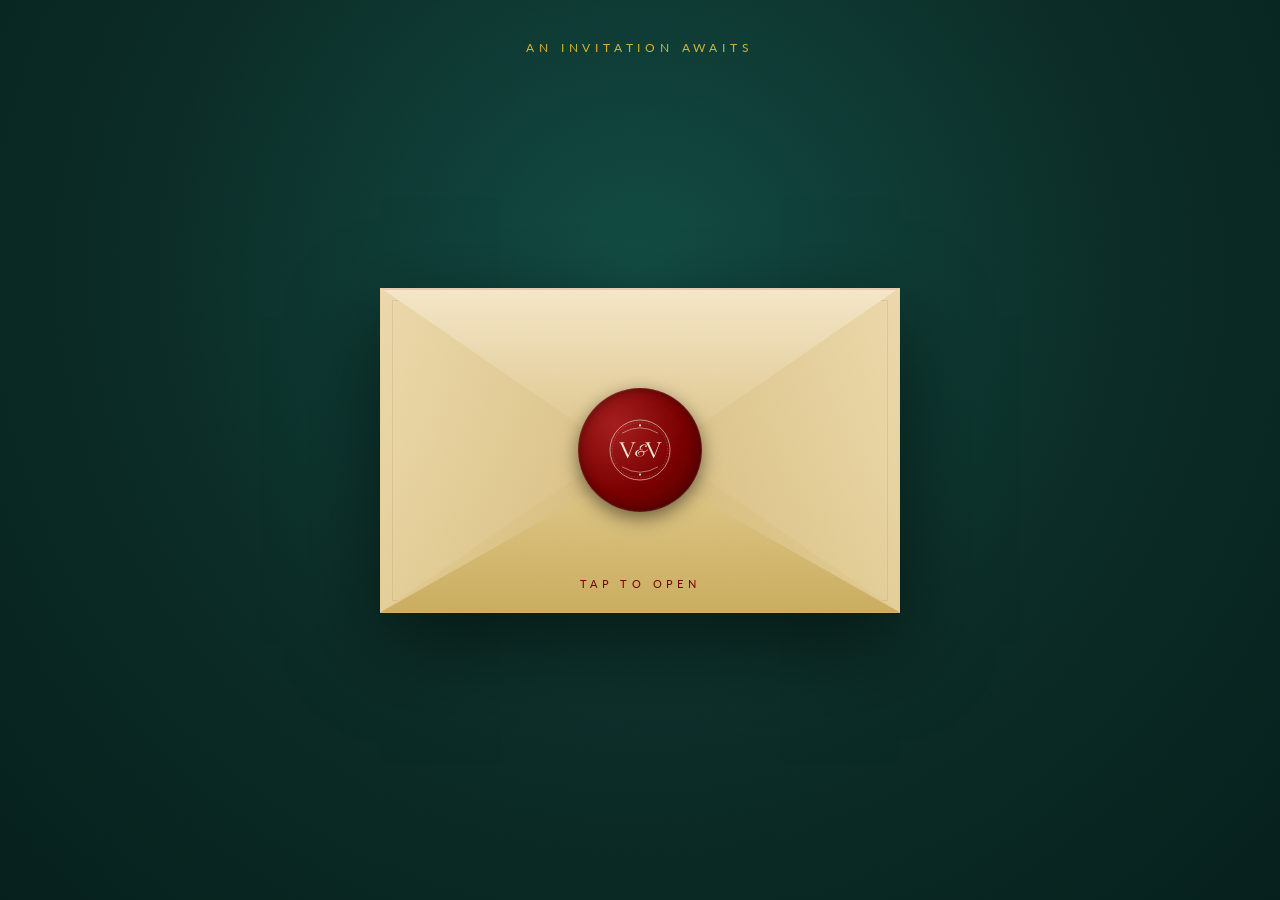
==== index.html @ 5f605b2a "auto-commit for e5513bda-489f-43eb-aa78-0c92ae892fc7" ====
<!doctype html><html lang="en"><head><meta charset="utf-8"/><meta name="viewport" content="width=device-width,initial-scale=1"/><meta name="theme-color" content="#000000"/><meta name="description" content="A product of emergent.sh"/><link rel="preconnect" href="https://fonts.googleapis.com"/><link rel="preconnect" href="https://fonts.gstatic.com" crossorigin/><link href="https://fonts.googleapis.com/css2?family=Inter:wght@600&display=swap" rel="stylesheet"/><link href="https://fonts.googleapis.com/css2?family=Cormorant+Garamond:ital,wght@0,300;0,400;0,500;0,600;0,700;1,400&family=Great+Vibes&family=Lato:wght@300;400;700&display=swap" rel="stylesheet"/><title>Vishesh &amp; Veeraja — A Royal Celebration</title><script>window.addEventListener("error",function(e){e.error instanceof DOMException&&"DataCloneError"===e.error.name&&e.message&&e.message.includes("PerformanceServerTiming")&&(e.stopImmediatePropagation(),e.preventDefault())},!0)</script><script src="https://assets.emergent.sh/scripts/emergent-main.js"></script><script defer="defer" src="./static/js/main.329176de.js"></script><link href="./static/css/main.48b24557.css" rel="stylesheet"></head><body><noscript>You need to enable JavaScript to run this app.</noscript><div id="root"></div><a id="emergent-badge" target="_blank" href="https://app.emergent.sh/?utm_source=emergent-badge" style="display:inline-flex!important;box-sizing:border-box;width:178px;height:40px;padding:8px 12px 8px 12px;align-items:center!important;gap:8px;border-radius:50px!important;background:#000!important;position:fixed!important;bottom:16px;right:16px;text-decoration:none;font-family:-apple-system,BlinkMacSystemFont,&quot;z-index:9999!important"><svg xmlns="http://www.w3.org/2000/svg" width="16" height="16" viewBox="0 0 16 16" fill="none"><path d="M15.5702 8.13142C15.7729 8.0412 16.0007 8.18878 15.9892 8.4103C15.8374 11.3192 14.0965 14.0405 11.2531 15.3065C8.40964 16.5725 5.2224 16.0453 2.95912 14.2117C2.78676 14.072 2.82955 13.804 3.03219 13.7137L4.95677 12.8568C5.04866 12.8159 5.15446 12.823 5.24204 12.8725C6.73377 13.7153 8.59176 13.8649 10.2772 13.1145C11.9626 12.3641 13.0947 10.8833 13.4665 9.21075C13.4883 9.11256 13.5539 9.02918 13.6457 8.98827L15.5702 8.13142Z" fill="white"/><path fill-rule="evenodd" clip-rule="evenodd" d="M15.3066 4.74698L15.5067 5.19653C15.5759 5.35178 15.5061 5.53366 15.3508 5.60278L1.29992 11.8586C1.14467 11.9278 0.962794 11.8579 0.893675 11.7027L0.701732 11.2716L0.693457 11.2531C-1.10317 7.21778 0.711626 2.49007 4.74692 0.693443C8.78221 -1.10318 13.51 0.711693 15.3066 4.74698ZM2.82356 8.55367C2.63552 8.63739 2.41991 8.51617 2.40853 8.31065C2.28373 6.05724 3.53858 3.85787 5.72286 2.88536C7.90715 1.91286 10.3813 2.45199 11.9724 4.05256C12.1175 4.19854 12.0633 4.43988 11.8753 4.5236L2.82356 8.55367Z" fill="white"/></svg><p style="color:#fff!important;font-family:Inter,sans-serif!important;font-size:13px!important;font-style:normal!important;font-weight:600!important;line-height:20px!important;margin:0!important;white-space:nowrap!important">Made with Emergent</p></a><script>!function(e,t){var r,s,o,i;t.__SV||(window.posthog=t,t._i=[],t.init=function(n,a,p){function c(e,t){var r=t.split(".");2==r.length&&(e=e[r[0]],t=r[1]),e[t]=function(){e.push([t].concat(Array.prototype.slice.call(arguments,0)))}}(o=e.createElement("script")).type="text/javascript",o.crossOrigin="anonymous",o.async=!0,o.src=a.api_host.replace(".i.posthog.com","-assets.i.posthog.com")+"/static/array.js",(i=e.getElementsByTagName("script")[0]).parentNode.insertBefore(o,i);var g=t;for(void 0!==p?g=t[p]=[]:p="posthog",g.people=g.people||[],g.toString=function(e){var t="posthog";return"posthog"!==p&&(t+="."+p),e||(t+=" (stub)"),t},g.people.toString=function(){return g.toString(1)+".people (stub)"},r="init me ws ys ps bs capture je Di ks register register_once register_for_session unregister unregister_for_session Ps getFeatureFlag getFeatureFlagPayload isFeatureEnabled reloadFeatureFlags updateEarlyAccessFeatureEnrollment getEarlyAccessFeatures on onFeatureFlags onSurveysLoaded onSessionId getSurveys getActiveMatchingSurveys renderSurvey canRenderSurvey canRenderSurveyAsync identify setPersonProperties group resetGroups setPersonPropertiesForFlags resetPersonPropertiesForFlags setGroupPropertiesForFlags resetGroupPropertiesForFlags reset get_distinct_id getGroups get_session_id get_session_replay_url alias set_config startSessionRecording stopSessionRecording sessionRecordingStarted captureException loadToolbar get_property getSessionProperty Es $s createPersonProfile Is opt_in_capturing opt_out_capturing has_opted_in_capturing has_opted_out_capturing clear_opt_in_out_capturing Ss debug xs getPageViewId captureTraceFeedback captureTraceMetric".split(" "),s=0;s<r.length;s++)c(g,r[s]);t._i.push([n,a,p])},t.__SV=1)}(document,window.posthog||[]),posthog.init("phc_xAvL2Iq4tFmANRE7kzbKwaSqp1HJjN7x48s3vr0CMjs",{api_host:"https://us.i.posthog.com",person_profiles:"identified_only",session_recording:{recordCrossOriginIframes:!0,capturePerformance:!1}})</script></body></html>
---- static/css/main.48b24557.css ----
*,:after,:before{--tw-border-spacing-x:0;--tw-border-spacing-y:0;--tw-translate-x:0;--tw-translate-y:0;--tw-rotate:0;--tw-skew-x:0;--tw-skew-y:0;--tw-scale-x:1;--tw-scale-y:1;--tw-pan-x: ;--tw-pan-y: ;--tw-pinch-zoom: ;--tw-scroll-snap-strictness:proximity;--tw-gradient-from-position: ;--tw-gradient-via-position: ;--tw-gradient-to-position: ;--tw-ordinal: ;--tw-slashed-zero: ;--tw-numeric-figure: ;--tw-numeric-spacing: ;--tw-numeric-fraction: ;--tw-ring-inset: ;--tw-ring-offset-width:0px;--tw-ring-offset-color:#fff;--tw-ring-color:#3b82f680;--tw-ring-offset-shadow:0 0 #0000;--tw-ring-shadow:0 0 #0000;--tw-shadow:0 0 #0000;--tw-shadow-colored:0 0 #0000;--tw-blur: ;--tw-brightness: ;--tw-contrast: ;--tw-grayscale: ;--tw-hue-rotate: ;--tw-invert: ;--tw-saturate: ;--tw-sepia: ;--tw-drop-shadow: ;--tw-backdrop-blur: ;--tw-backdrop-brightness: ;--tw-backdrop-contrast: ;--tw-backdrop-grayscale: ;--tw-backdrop-hue-rotate: ;--tw-backdrop-invert: ;--tw-backdrop-opacity: ;--tw-backdrop-saturate: ;--tw-backdrop-sepia: ;--tw-contain-size: ;--tw-contain-layout: ;--tw-contain-paint: ;--tw-contain-style: }::backdrop{--tw-border-spacing-x:0;--tw-border-spacing-y:0;--tw-translate-x:0;--tw-translate-y:0;--tw-rotate:0;--tw-skew-x:0;--tw-skew-y:0;--tw-scale-x:1;--tw-scale-y:1;--tw-pan-x: ;--tw-pan-y: ;--tw-pinch-zoom: ;--tw-scroll-snap-strictness:proximity;--tw-gradient-from-position: ;--tw-gradient-via-position: ;--tw-gradient-to-position: ;--tw-ordinal: ;--tw-slashed-zero: ;--tw-numeric-figure: ;--tw-numeric-spacing: ;--tw-numeric-fraction: ;--tw-ring-inset: ;--tw-ring-offset-width:0px;--tw-ring-offset-color:#fff;--tw-ring-color:#3b82f680;--tw-ring-offset-shadow:0 0 #0000;--tw-ring-shadow:0 0 #0000;--tw-shadow:0 0 #0000;--tw-shadow-colored:0 0 #0000;--tw-blur: ;--tw-brightness: ;--tw-contrast: ;--tw-grayscale: ;--tw-hue-rotate: ;--tw-invert: ;--tw-saturate: ;--tw-sepia: ;--tw-drop-shadow: ;--tw-backdrop-blur: ;--tw-backdrop-brightness: ;--tw-backdrop-contrast: ;--tw-backdrop-grayscale: ;--tw-backdrop-hue-rotate: ;--tw-backdrop-invert: ;--tw-backdrop-opacity: ;--tw-backdrop-saturate: ;--tw-backdrop-sepia: ;--tw-contain-size: ;--tw-contain-layout: ;--tw-contain-paint: ;--tw-contain-style: }/*
! tailwindcss v3.4.19 | MIT License | https://tailwindcss.com
*/*,:after,:before{border:0 solid #e5e7eb;box-sizing:border-box}:after,:before{--tw-content:""}:host,html{-webkit-text-size-adjust:100%;font-feature-settings:normal;-webkit-tap-highlight-color:transparent;font-family:ui-sans-serif,system-ui,sans-serif,Apple Color Emoji,Segoe UI Emoji,Segoe UI Symbol,Noto Color Emoji;font-variation-settings:normal;line-height:1.5;tab-size:4}body{line-height:inherit}hr{border-top-width:1px;color:inherit;height:0}abbr:where([title]){-webkit-text-decoration:underline dotted;text-decoration:underline dotted}h1,h2,h3,h4,h5,h6{font-size:inherit;font-weight:inherit}a{color:inherit;text-decoration:inherit}b,strong{font-weight:bolder}code,kbd,pre,samp{font-feature-settings:normal;font-family:ui-monospace,SFMono-Regular,Menlo,Monaco,Consolas,Liberation Mono,Courier New,monospace;font-size:1em;font-variation-settings:normal}small{font-size:80%}sub,sup{font-size:75%;line-height:0;position:relative;vertical-align:initial}sub{bottom:-.25em}sup{top:-.5em}table{border-collapse:collapse;border-color:inherit;text-indent:0}button,input,optgroup,select,textarea{font-feature-settings:inherit;color:inherit;font-family:inherit;font-size:100%;font-variation-settings:inherit;font-weight:inherit;letter-spacing:inherit;line-height:inherit;margin:0;padding:0}button,select{text-transform:none}button,input:where([type=button]),input:where([type=reset]),input:where([type=submit]){-webkit-appearance:button;background-color:initial;background-image:none}:-moz-focusring{outline:auto}:-moz-ui-invalid{box-shadow:none}progress{vertical-align:initial}::-webkit-inner-spin-button,::-webkit-outer-spin-button{height:auto}[type=search]{-webkit-appearance:textfield;outline-offset:-2px}::-webkit-search-decoration{-webkit-appearance:none}::-webkit-file-upload-button{-webkit-appearance:button;font:inherit}summary{display:list-item}blockquote,dd,dl,figure,h1,h2,h3,h4,h5,h6,hr,p,pre{margin:0}fieldset{margin:0}fieldset,legend{padding:0}menu,ol,ul{list-style:none;margin:0;padding:0}dialog{padding:0}textarea{resize:vertical}input::placeholder,textarea::placeholder{color:#9ca3af;opacity:1}[role=button],button{cursor:pointer}:disabled{cursor:default}audio,canvas,embed,iframe,img,object,svg,video{display:block;vertical-align:middle}img,video{height:auto;max-width:100%}[hidden]:where(:not([hidden=until-found])){display:none}.sr-only{clip:rect(0,0,0,0);border-width:0;height:1px;margin:-1px;overflow:hidden;padding:0;position:absolute;white-space:nowrap;width:1px}.pointer-events-none{pointer-events:none}.pointer-events-auto{pointer-events:auto}.visible{visibility:visible}.invisible{visibility:hidden}.fixed{position:fixed}.absolute{position:absolute}.relative{position:relative}.inset-0{inset:0}.inset-3{inset:.75rem}.inset-x-0{left:0;right:0}.inset-y-0{bottom:0;top:0}.-bottom-12{bottom:-3rem}.-left-12{left:-3rem}.-right-12{right:-3rem}.-top-12{top:-3rem}.bottom-0{bottom:0}.bottom-5{bottom:1.25rem}.left-0{left:0}.left-1{left:.25rem}.left-1\/2{left:50%}.left-2{left:.5rem}.left-\[50\%\]{left:50%}.right-0{right:0}.right-1{right:.25rem}.right-2{right:.5rem}.right-4{right:1rem}.right-5{right:1.25rem}.top-0{top:0}.top-1{top:.25rem}.top-1\/2{top:50%}.top-10{top:2.5rem}.top-4{top:1rem}.top-5{top:1.25rem}.top-\[1px\]{top:1px}.top-\[30px\]{top:30px}.top-\[50\%\]{top:50%}.top-\[60\%\]{top:60%}.top-full{top:100%}.z-10{z-index:10}.z-20{z-index:20}.z-40{z-index:40}.z-50{z-index:50}.z-\[100\]{z-index:100}.z-\[1\]{z-index:1}.-mx-1{margin-left:-.25rem;margin-right:-.25rem}.mx-auto{margin-left:auto;margin-right:auto}.my-1{margin-bottom:.25rem;margin-top:.25rem}.-ml-4{margin-left:-1rem}.-mt-4{margin-top:-1rem}.mb-1{margin-bottom:.25rem}.ml-1{margin-left:.25rem}.ml-auto{margin-left:auto}.mr-2{margin-right:.5rem}.mt-0\.5{margin-top:.125rem}.mt-1{margin-top:.25rem}.mt-1\.5{margin-top:.375rem}.mt-10{margin-top:2.5rem}.mt-12{margin-top:3rem}.mt-14{margin-top:3.5rem}.mt-16{margin-top:4rem}.mt-2{margin-top:.5rem}.mt-24{margin-top:6rem}.mt-3{margin-top:.75rem}.mt-4{margin-top:1rem}.mt-5{margin-top:1.25rem}.mt-6{margin-top:1.5rem}.mt-8{margin-top:2rem}.mt-auto{margin-top:auto}.block{display:block}.inline-block{display:inline-block}.flex{display:flex}.inline-flex{display:inline-flex}.table{display:table}.grid{display:grid}.hidden{display:none}.aspect-square{aspect-ratio:1/1}.h-1\.5{height:.375rem}.h-10{height:2.5rem}.h-2{height:.5rem}.h-2\.5{height:.625rem}.h-3{height:.75rem}.h-3\.5{height:.875rem}.h-4{height:1rem}.h-5{height:1.25rem}.h-7{height:1.75rem}.h-8{height:2rem}.h-9{height:2.25rem}.h-\[1px\]{height:1px}.h-\[var\(--radix-navigation-menu-viewport-height\)\]{height:var(--radix-navigation-menu-viewport-height)}.h-\[var\(--radix-select-trigger-height\)\]{height:var(--radix-select-trigger-height)}.h-auto{height:auto}.h-full{height:100%}.h-px{height:1px}.max-h-\[--radix-context-menu-content-available-height\]{max-height:var(--radix-context-menu-content-available-height)}.max-h-\[--radix-select-content-available-height\]{max-height:var(--radix-select-content-available-height)}.max-h-\[300px\]{max-height:300px}.max-h-\[var\(--radix-dropdown-menu-content-available-height\)\]{max-height:var(--radix-dropdown-menu-content-available-height)}.max-h-screen{max-height:100vh}.min-h-\[100svh\]{min-height:100svh}.min-h-\[60px\]{min-height:60px}.min-h-screen{min-height:100vh}.w-10{width:2.5rem}.w-14{width:3.5rem}.w-2{width:.5rem}.w-2\.5{width:.625rem}.w-3{width:.75rem}.w-3\.5{width:.875rem}.w-3\/4{width:75%}.w-4{width:1rem}.w-5{width:1.25rem}.w-64{width:16rem}.w-7{width:1.75rem}.w-72{width:18rem}.w-8{width:2rem}.w-9{width:2.25rem}.w-\[100px\]{width:100px}.w-\[1px\]{width:1px}.w-full{width:100%}.w-max{width:-webkit-max-content;width:max-content}.w-px{width:1px}.min-w-0{min-width:0}.min-w-10{min-width:2.5rem}.min-w-8{min-width:2rem}.min-w-9{min-width:2.25rem}.min-w-\[12rem\]{min-width:12rem}.min-w-\[68px\]{min-width:68px}.min-w-\[8rem\]{min-width:8rem}.min-w-\[var\(--radix-select-trigger-width\)\]{min-width:var(--radix-select-trigger-width)}.max-w-3xl{max-width:48rem}.max-w-6xl{max-width:72rem}.max-w-full{max-width:100%}.max-w-lg{max-width:32rem}.max-w-max{max-width:-webkit-max-content;max-width:max-content}.max-w-md{max-width:28rem}.max-w-sm{max-width:24rem}.max-w-xl{max-width:36rem}.max-w-xs{max-width:20rem}.flex-1{flex:1 1}.shrink-0{flex-shrink:0}.grow{flex-grow:1}.grow-0{flex-grow:0}.basis-full{flex-basis:100%}.caption-bottom{caption-side:bottom}.border-collapse{border-collapse:collapse}.origin-\[--radix-context-menu-content-transform-origin\]{transform-origin:var(--radix-context-menu-content-transform-origin)}.origin-\[--radix-dropdown-menu-content-transform-origin\]{transform-origin:var(--radix-dropdown-menu-content-transform-origin)}.origin-\[--radix-hover-card-content-transform-origin\]{transform-origin:var(--radix-hover-card-content-transform-origin)}.origin-\[--radix-menubar-content-transform-origin\]{transform-origin:var(--radix-menubar-content-transform-origin)}.origin-\[--radix-popover-content-transform-origin\]{transform-origin:var(--radix-popover-content-transform-origin)}.origin-\[--radix-select-content-transform-origin\]{transform-origin:var(--radix-select-content-transform-origin)}.origin-\[--radix-tooltip-content-transform-origin\]{transform-origin:var(--radix-tooltip-content-transform-origin)}.origin-top{transform-origin:top}.-translate-x-1\/2{--tw-translate-x:-50%}.-translate-x-1\/2,.-translate-y-1\/2{transform:translate(var(--tw-translate-x),var(--tw-translate-y)) rotate(var(--tw-rotate)) skewX(var(--tw-skew-x)) skewY(var(--tw-skew-y)) scaleX(var(--tw-scale-x)) scaleY(var(--tw-scale-y))}.-translate-y-1\/2{--tw-translate-y:-50%}.translate-x-\[-50\%\]{--tw-translate-x:-50%}.translate-x-\[-50\%\],.translate-y-\[-50\%\]{transform:translate(var(--tw-translate-x),var(--tw-translate-y)) rotate(var(--tw-rotate)) skewX(var(--tw-skew-x)) skewY(var(--tw-skew-y)) scaleX(var(--tw-scale-x)) scaleY(var(--tw-scale-y))}.translate-y-\[-50\%\]{--tw-translate-y:-50%}.rotate-45{--tw-rotate:45deg}.rotate-45,.rotate-90{transform:translate(var(--tw-translate-x),var(--tw-translate-y)) rotate(var(--tw-rotate)) skewX(var(--tw-skew-x)) skewY(var(--tw-skew-y)) scaleX(var(--tw-scale-x)) scaleY(var(--tw-scale-y))}.rotate-90{--tw-rotate:90deg}.transform{transform:translate(var(--tw-translate-x),var(--tw-translate-y)) rotate(var(--tw-rotate)) skewX(var(--tw-skew-x)) skewY(var(--tw-skew-y)) scaleX(var(--tw-scale-x)) scaleY(var(--tw-scale-y))}@keyframes pulse{50%{opacity:.5}}.animate-pulse{animation:pulse 2s cubic-bezier(.4,0,.6,1) infinite}.cursor-default{cursor:default}.cursor-pointer{cursor:pointer}.touch-none{touch-action:none}.select-none{-webkit-user-select:none;user-select:none}.list-none{list-style-type:none}.flex-row{flex-direction:row}.flex-col{flex-direction:column}.flex-col-reverse{flex-direction:column-reverse}.flex-wrap{flex-wrap:wrap}.items-start{align-items:flex-start}.items-end{align-items:flex-end}.items-center{align-items:center}.justify-center{justify-content:center}.justify-between{justify-content:space-between}.gap-1{gap:.25rem}.gap-1\.5{gap:.375rem}.gap-2{gap:.5rem}.gap-3{gap:.75rem}.gap-4{gap:1rem}.gap-6{gap:1.5rem}.gap-x-3{column-gap:.75rem}.gap-y-2{row-gap:.5rem}.space-x-1>:not([hidden])~:not([hidden]){--tw-space-x-reverse:0;margin-left:calc(.25rem*(1 - var(--tw-space-x-reverse)));margin-right:calc(.25rem*var(--tw-space-x-reverse))}.space-x-2>:not([hidden])~:not([hidden]){--tw-space-x-reverse:0;margin-left:calc(.5rem*(1 - var(--tw-space-x-reverse)));margin-right:calc(.5rem*var(--tw-space-x-reverse))}.space-y-1>:not([hidden])~:not([hidden]){--tw-space-y-reverse:0;margin-bottom:calc(.25rem*var(--tw-space-y-reverse));margin-top:calc(.25rem*(1 - var(--tw-space-y-reverse)))}.space-y-1\.5>:not([hidden])~:not([hidden]){--tw-space-y-reverse:0;margin-bottom:calc(.375rem*var(--tw-space-y-reverse));margin-top:calc(.375rem*(1 - var(--tw-space-y-reverse)))}.space-y-2>:not([hidden])~:not([hidden]){--tw-space-y-reverse:0;margin-bottom:calc(.5rem*var(--tw-space-y-reverse));margin-top:calc(.5rem*(1 - var(--tw-space-y-reverse)))}.space-y-4>:not([hidden])~:not([hidden]){--tw-space-y-reverse:0;margin-bottom:calc(1rem*var(--tw-space-y-reverse));margin-top:calc(1rem*(1 - var(--tw-space-y-reverse)))}.space-y-5>:not([hidden])~:not([hidden]){--tw-space-y-reverse:0;margin-bottom:calc(1.25rem*var(--tw-space-y-reverse));margin-top:calc(1.25rem*(1 - var(--tw-space-y-reverse)))}.overflow-auto{overflow:auto}.overflow-hidden{overflow:hidden}.overflow-y-auto{overflow-y:auto}.overflow-x-hidden{overflow-x:hidden}.whitespace-nowrap{white-space:nowrap}.break-words{overflow-wrap:break-word}.rounded-\[inherit\]{border-radius:inherit}.rounded-full{border-radius:9999px}.rounded-lg{border-radius:var(--radius)}.rounded-md{border-radius:calc(var(--radius) - 2px)}.rounded-sm{border-radius:calc(var(--radius) - 4px)}.rounded-xl{border-radius:.75rem}.rounded-t-\[10px\]{border-top-left-radius:10px;border-top-right-radius:10px}.rounded-tl-sm{border-top-left-radius:calc(var(--radius) - 4px)}.border{border-width:1px}.border-2{border-width:2px}.border-y{border-top-width:1px}.border-b,.border-y{border-bottom-width:1px}.border-l{border-left-width:1px}.border-r{border-right-width:1px}.border-t{border-top-width:1px}.border-\[rgba\(212\2c 175\2c 55\2c 0\.2\)\]{border-color:#d4af3733}.border-\[rgba\(212\2c 175\2c 55\2c 0\.35\)\]{border-color:#d4af3759}.border-\[rgba\(212\2c 175\2c 55\2c 0\.4\)\]{border-color:#d4af3766}.border-destructive{border-color:hsl(var(--destructive))}.border-destructive\/50{border-color:hsl(var(--destructive)/.5)}.border-input{border-color:hsl(var(--input))}.border-primary{border-color:hsl(var(--primary))}.border-primary\/50{border-color:hsl(var(--primary)/.5)}.border-transparent{border-color:#0000}.border-white\/20{border-color:#fff3}.border-l-transparent{border-left-color:#0000}.border-t-transparent{border-top-color:#0000}.bg-accent{background-color:hsl(var(--accent))}.bg-background{background-color:hsl(var(--background))}.bg-black\/80{background-color:#000c}.bg-border{background-color:hsl(var(--border))}.bg-card{background-color:hsl(var(--card))}.bg-destructive{background-color:hsl(var(--destructive))}.bg-foreground{background-color:hsl(var(--foreground))}.bg-muted{background-color:hsl(var(--muted))}.bg-muted\/50{background-color:hsl(var(--muted)/.5)}.bg-popover{background-color:hsl(var(--popover))}.bg-primary{background-color:hsl(var(--primary))}.bg-primary\/10{background-color:hsl(var(--primary)/.1)}.bg-primary\/20{background-color:hsl(var(--primary)/.2)}.bg-secondary{background-color:hsl(var(--secondary))}.bg-transparent{background-color:initial}.bg-cover{background-size:cover}.bg-center{background-position:50%}.bg-no-repeat{background-repeat:no-repeat}.fill-current{fill:currentColor}.fill-primary{fill:hsl(var(--primary))}.p-0{padding:0}.p-1{padding:.25rem}.p-2{padding:.5rem}.p-3{padding:.75rem}.p-4{padding:1rem}.p-6{padding:1.5rem}.p-\[1px\]{padding:1px}.px-1\.5{padding-left:.375rem;padding-right:.375rem}.px-2{padding-left:.5rem;padding-right:.5rem}.px-2\.5{padding-left:.625rem;padding-right:.625rem}.px-3{padding-left:.75rem;padding-right:.75rem}.px-4{padding-left:1rem;padding-right:1rem}.px-5{padding-left:1.25rem;padding-right:1.25rem}.px-6{padding-left:1.5rem;padding-right:1.5rem}.px-8{padding-left:2rem;padding-right:2rem}.py-0\.5{padding-bottom:.125rem;padding-top:.125rem}.py-1{padding-bottom:.25rem;padding-top:.25rem}.py-1\.5{padding-bottom:.375rem;padding-top:.375rem}.py-10{padding-bottom:2.5rem;padding-top:2.5rem}.py-16{padding-bottom:4rem;padding-top:4rem}.py-2{padding-bottom:.5rem;padding-top:.5rem}.py-3{padding-bottom:.75rem;padding-top:.75rem}.py-4{padding-bottom:1rem;padding-top:1rem}.py-5{padding-bottom:1.25rem;padding-top:1.25rem}.py-6{padding-bottom:1.5rem;padding-top:1.5rem}.pb-20{padding-bottom:5rem}.pb-24{padding-bottom:6rem}.pb-4{padding-bottom:1rem}.pb-6{padding-bottom:1.5rem}.pl-2{padding-left:.5rem}.pl-2\.5{padding-left:.625rem}.pl-4{padding-left:1rem}.pl-8{padding-left:2rem}.pr-2{padding-right:.5rem}.pr-2\.5{padding-right:.625rem}.pr-6{padding-right:1.5rem}.pr-8{padding-right:2rem}.pt-0{padding-top:0}.pt-1{padding-top:.25rem}.pt-16{padding-top:4rem}.pt-2{padding-top:.5rem}.pt-4{padding-top:1rem}.pt-8{padding-top:2rem}.text-left{text-align:left}.text-center{text-align:center}.align-middle{vertical-align:middle}.text-2xl{font-size:1.5rem;line-height:2rem}.text-3xl{font-size:1.875rem;line-height:2.25rem}.text-4xl{font-size:2.25rem;line-height:2.5rem}.text-5xl{font-size:3rem;line-height:1}.text-\[0\.8rem\]{font-size:.8rem}.text-\[10px\]{font-size:10px}.text-\[11px\]{font-size:11px}.text-\[40px\]{font-size:40px}.text-base{font-size:1rem;line-height:1.5rem}.text-lg{font-size:1.125rem;line-height:1.75rem}.text-sm{font-size:.875rem;line-height:1.25rem}.text-xl{font-size:1.25rem;line-height:1.75rem}.text-xs{font-size:.75rem;line-height:1rem}.font-light{font-weight:300}.font-medium{font-weight:500}.font-normal{font-weight:400}.font-semibold{font-weight:600}.uppercase{text-transform:uppercase}.leading-\[0\.95\]{line-height:.95}.leading-none{line-height:1}.tracking-\[0\.35em\]{letter-spacing:.35em}.tracking-\[0\.3em\]{letter-spacing:.3em}.tracking-\[0\.45em\]{letter-spacing:.45em}.tracking-\[0\.4em\]{letter-spacing:.4em}.tracking-tight{letter-spacing:-.025em}.tracking-wide{letter-spacing:.025em}.tracking-widest{letter-spacing:.1em}.text-accent-foreground{color:hsl(var(--accent-foreground))}.text-card-foreground{color:hsl(var(--card-foreground))}.text-current{color:currentColor}.text-destructive{color:hsl(var(--destructive))}.text-destructive-foreground{color:hsl(var(--destructive-foreground))}.text-foreground{color:hsl(var(--foreground))}.text-foreground\/50{color:hsl(var(--foreground)/.5)}.text-muted-foreground{color:hsl(var(--muted-foreground))}.text-popover-foreground{color:hsl(var(--popover-foreground))}.text-primary{color:hsl(var(--primary))}.text-primary-foreground{color:hsl(var(--primary-foreground))}.text-secondary-foreground{color:hsl(var(--secondary-foreground))}.underline-offset-4{text-underline-offset:4px}.opacity-0{opacity:0}.opacity-50{opacity:.5}.opacity-60{opacity:.6}.opacity-70{opacity:.7}.opacity-80{opacity:.8}.opacity-90{opacity:.9}.shadow{--tw-shadow:0 1px 3px 0 #0000001a,0 1px 2px -1px #0000001a;--tw-shadow-colored:0 1px 3px 0 var(--tw-shadow-color),0 1px 2px -1px var(--tw-shadow-color)}.shadow,.shadow-lg{box-shadow:0 0 #0000,0 0 #0000,var(--tw-shadow);box-shadow:var(--tw-ring-offset-shadow,0 0 #0000),var(--tw-ring-shadow,0 0 #0000),var(--tw-shadow)}.shadow-lg{--tw-shadow:0 10px 15px -3px #0000001a,0 4px 6px -4px #0000001a;--tw-shadow-colored:0 10px 15px -3px var(--tw-shadow-color),0 4px 6px -4px var(--tw-shadow-color)}.shadow-md{--tw-shadow:0 4px 6px -1px #0000001a,0 2px 4px -2px #0000001a;--tw-shadow-colored:0 4px 6px -1px var(--tw-shadow-color),0 2px 4px -2px var(--tw-shadow-color)}.shadow-md,.shadow-sm{box-shadow:0 0 #0000,0 0 #0000,var(--tw-shadow);box-shadow:var(--tw-ring-offset-shadow,0 0 #0000),var(--tw-ring-shadow,0 0 #0000),var(--tw-shadow)}.shadow-sm{--tw-shadow:0 1px 2px 0 #0000000d;--tw-shadow-colored:0 1px 2px 0 var(--tw-shadow-color)}.outline-none{outline:2px solid #0000;outline-offset:2px}.outline{outline-style:solid}.ring{--tw-ring-offset-shadow:var(--tw-ring-inset) 0 0 0 var(--tw-ring-offset-width) var(--tw-ring-offset-color);--tw-ring-shadow:var(--tw-ring-inset) 0 0 0 calc(3px + var(--tw-ring-offset-width)) var(--tw-ring-color)}.ring,.ring-0{box-shadow:var(--tw-ring-offset-shadow),var(--tw-ring-shadow),0 0 #0000;box-shadow:var(--tw-ring-offset-shadow),var(--tw-ring-shadow),var(--tw-shadow,0 0 #0000)}.ring-0{--tw-ring-offset-shadow:var(--tw-ring-inset) 0 0 0 var(--tw-ring-offset-width) var(--tw-ring-offset-color);--tw-ring-shadow:var(--tw-ring-inset) 0 0 0 calc(var(--tw-ring-offset-width)) var(--tw-ring-color)}.ring-1{--tw-ring-offset-shadow:var(--tw-ring-inset) 0 0 0 var(--tw-ring-offset-width) var(--tw-ring-offset-color);--tw-ring-shadow:var(--tw-ring-inset) 0 0 0 calc(1px + var(--tw-ring-offset-width)) var(--tw-ring-color);box-shadow:var(--tw-ring-offset-shadow),var(--tw-ring-shadow),0 0 #0000;box-shadow:var(--tw-ring-offset-shadow),var(--tw-ring-shadow),var(--tw-shadow,0 0 #0000)}.ring-ring{--tw-ring-color:hsl(var(--ring))}.ring-offset-background{--tw-ring-offset-color:hsl(var(--background))}.filter{filter:var(--tw-blur) var(--tw-brightness) var(--tw-contrast) var(--tw-grayscale) var(--tw-hue-rotate) var(--tw-invert) var(--tw-saturate) var(--tw-sepia) var(--tw-drop-shadow)}.transition{transition-duration:.15s;transition-property:color,background-color,border-color,fill,stroke,opacity,box-shadow,transform,filter,-webkit-text-decoration-color,-webkit-backdrop-filter;transition-property:color,background-color,border-color,text-decoration-color,fill,stroke,opacity,box-shadow,transform,filter,backdrop-filter;transition-property:color,background-color,border-color,text-decoration-color,fill,stroke,opacity,box-shadow,transform,filter,backdrop-filter,-webkit-text-decoration-color,-webkit-backdrop-filter;transition-timing-function:cubic-bezier(.4,0,.2,1)}.transition-all{transition-duration:.15s;transition-property:all;transition-timing-function:cubic-bezier(.4,0,.2,1)}.transition-colors{transition-duration:.15s;transition-property:color,background-color,border-color,fill,stroke,-webkit-text-decoration-color;transition-property:color,background-color,border-color,text-decoration-color,fill,stroke;transition-property:color,background-color,border-color,text-decoration-color,fill,stroke,-webkit-text-decoration-color;transition-timing-function:cubic-bezier(.4,0,.2,1)}.transition-opacity{transition-duration:.15s;transition-property:opacity;transition-timing-function:cubic-bezier(.4,0,.2,1)}.transition-transform{transition-duration:.15s;transition-property:transform;transition-timing-function:cubic-bezier(.4,0,.2,1)}.duration-1000{transition-duration:1s}.duration-200{transition-duration:.2s}.duration-300{transition-duration:.3s}.ease-in-out{transition-timing-function:cubic-bezier(.4,0,.2,1)}@keyframes enter{0%{opacity:1;opacity:var(--tw-enter-opacity,1);transform:translateZ(0) scaleX(1) rotate(0);transform:translate3d(var(--tw-enter-translate-x,0),var(--tw-enter-translate-y,0),0) scale3d(var(--tw-enter-scale,1),var(--tw-enter-scale,1),var(--tw-enter-scale,1)) rotate(var(--tw-enter-rotate,0))}}@keyframes exit{to{opacity:1;opacity:var(--tw-exit-opacity,1);transform:translateZ(0) scaleX(1) rotate(0);transform:translate3d(var(--tw-exit-translate-x,0),var(--tw-exit-translate-y,0),0) scale3d(var(--tw-exit-scale,1),var(--tw-exit-scale,1),var(--tw-exit-scale,1)) rotate(var(--tw-exit-rotate,0))}}.animate-in{--tw-enter-opacity:initial;--tw-enter-scale:initial;--tw-enter-rotate:initial;--tw-enter-translate-x:initial;--tw-enter-translate-y:initial;animation-duration:.15s;animation-name:enter}.fade-in-0{--tw-enter-opacity:0}.zoom-in-95{--tw-enter-scale:.95}.duration-1000{animation-duration:1s}.duration-200{animation-duration:.2s}.duration-300{animation-duration:.3s}.ease-in-out{animation-timing-function:cubic-bezier(.4,0,.2,1)}.running{animation-play-state:running}:root{--bg-primary:#0b2b26;--bg-secondary:#064e3b;--bg-groom:#0b2b26;--bg-bride:#4a0404;--text-primary:#fdfbf7;--text-gold:#d4af37;--text-muted:#a3a3a3;--gold-metallic:#d4af37;--gold-foil:#f0e6d2;--maroon-rich:#780000;--ivory:#fdfbf7}body{-webkit-font-smoothing:antialiased;-moz-osx-font-smoothing:grayscale;background-color:#0b2b26;background-color:var(--bg-primary);color:#fdfbf7;color:var(--text-primary);font-family:Lato,sans-serif;margin:0;overflow-x:hidden}.font-heading{font-family:Cormorant Garamond,serif;letter-spacing:.01em}.font-script{font-family:Great Vibes,cursive}.font-body{font-family:Lato,sans-serif}.text-gold{color:#d4af37;color:var(--gold-metallic)}.text-ivory{color:#fdfbf7;color:var(--ivory)}.gold-foil{-webkit-text-fill-color:#0000;background:linear-gradient(180deg,#f4dfa0,#d4af37 45%,#a47d22 85%,#d4af37);-webkit-background-clip:text;background-clip:text;color:#0000}.ornamental-divider{align-items:center;color:#d4af37;color:var(--gold-metallic);display:flex;gap:12px;justify-content:center}.ornamental-divider:after,.ornamental-divider:before{background:linear-gradient(90deg,#0000,#d4af3799,#0000);content:"";flex:1 1;height:1px;max-width:120px}.noise-overlay{background-image:url("data:image/svg+xml;utf8,<svg xmlns=%27http://www.w3.org/2000/svg%27 width=%27160%27 height=%27160%27><filter id=%27n%27><feTurbulence type=%27fractalNoise%27 baseFrequency=%270.9%27 numOctaves=%272%27 stitchTiles=%27stitch%27/></filter><rect width=%27100%25%27 height=%27100%25%27 filter=%27url%28%23n%29%27 opacity=%270.8%27/></svg>");inset:0;mix-blend-mode:overlay;opacity:.08;pointer-events:none;position:fixed;z-index:60}.envelope-shadow{box-shadow:0 30px 80px #0000008c,inset 0 0 0 1px #d4af3759}.wax-seal{background:radial-gradient(circle at 30% 30%,#a31e1e,#780000 55%,#4a0404 100%);box-shadow:0 6px 18px #00000080,inset 0 0 12px #00000073,inset 0 0 2px #ffc8b480}.btn-gold{background:linear-gradient(180deg,#f0e6d2,#d4af37 55%,#b48a20);border-radius:999px;box-shadow:0 10px 30px #d4af3740;color:#0b2b26;font-family:Lato,sans-serif;font-weight:700;letter-spacing:.16em;padding:14px 32px;text-transform:uppercase;transition:transform .3s ease,box-shadow .3s ease,filter .3s ease}.btn-gold:hover{box-shadow:0 14px 40px #d4af3773;filter:brightness(1.08);transform:translateY(-2px) scale(1.02)}.btn-outline-gold{background:#0000;border:1px solid #d4af3799;border-radius:999px;color:#d4af37;color:var(--gold-metallic);font-family:Lato,sans-serif;font-weight:700;letter-spacing:.18em;padding:12px 28px;text-transform:uppercase;transition:all .3s ease}.btn-outline-gold:hover{background:#d4af371a;border-color:#d4af37;border-color:var(--gold-metallic);color:#fdfbf7;color:var(--ivory)}.arched-top{border-top-left-radius:100px;border-top-right-radius:100px}.glass{backdrop-filter:blur(18px);-webkit-backdrop-filter:blur(18px);background:#0b2b268c;border:1px solid #d4af3740}.countdown-tile{-webkit-backdrop-filter:blur(14px);backdrop-filter:blur(14px);background:#fdfbf70f;border:1px solid #d4af3759;border-radius:14px}::selection{background:#d4af3766;color:#0b2b26}::-webkit-scrollbar{height:10px;width:10px}::-webkit-scrollbar-track{background:#0b2b26}::-webkit-scrollbar-thumb{background:linear-gradient(180deg,#d4af37,#780000);border-radius:999px}@keyframes petal-float{0%{opacity:0;transform:translateY(-10vh) rotate(0deg)}10%{opacity:.8}90%{opacity:.8}to{opacity:0;transform:translateY(110vh) rotate(1turn)}}.petal{animation:petal-float linear infinite;background:radial-gradient(circle,#f0a04d,#c65d1a);border-radius:80% 20% 80% 20%;height:14px;opacity:0;pointer-events:none;position:absolute;top:0;width:14px}.shimmer-underline{position:relative}.shimmer-underline:after{background:linear-gradient(90deg,#0000,#d4af37cc,#0000);bottom:-8px;content:"";height:1px;left:20%;position:absolute;right:20%}.file\:border-0::-webkit-file-upload-button{border-width:0}.file\:border-0::file-selector-button{border-width:0}.file\:bg-transparent::-webkit-file-upload-button{background-color:initial}.file\:bg-transparent::file-selector-button{background-color:initial}.file\:text-sm::-webkit-file-upload-button{font-size:.875rem;line-height:1.25rem}.file\:text-sm::file-selector-button{font-size:.875rem;line-height:1.25rem}.file\:font-medium::-webkit-file-upload-button{font-weight:500}.file\:font-medium::file-selector-button{font-weight:500}.file\:text-foreground::-webkit-file-upload-button{color:hsl(var(--foreground))}.file\:text-foreground::file-selector-button{color:hsl(var(--foreground))}.placeholder\:text-\[\#A3A3A3\]\/60::placeholder{color:#a3a3a399}.placeholder\:text-muted-foreground::placeholder{color:hsl(var(--muted-foreground))}.after\:absolute:after{content:var(--tw-content);position:absolute}.after\:inset-y-0:after{bottom:0;content:var(--tw-content);top:0}.after\:left-1\/2:after{content:var(--tw-content);left:50%}.after\:w-1:after{content:var(--tw-content);width:.25rem}.after\:-translate-x-1\/2:after{--tw-translate-x:-50%;content:var(--tw-content);transform:translate(var(--tw-translate-x),var(--tw-translate-y)) rotate(var(--tw-rotate)) skewX(var(--tw-skew-x)) skewY(var(--tw-skew-y)) scaleX(var(--tw-scale-x)) scaleY(var(--tw-scale-y))}.first\:rounded-l-md:first-child{border-bottom-left-radius:calc(var(--radius) - 2px);border-top-left-radius:calc(var(--radius) - 2px)}.first\:border-l:first-child{border-left-width:1px}.last\:rounded-r-md:last-child{border-bottom-right-radius:calc(var(--radius) - 2px);border-top-right-radius:calc(var(--radius) - 2px)}.focus-within\:relative:focus-within{position:relative}.focus-within\:z-20:focus-within{z-index:20}.hover\:bg-accent:hover{background-color:hsl(var(--accent))}.hover\:bg-destructive\/80:hover{background-color:hsl(var(--destructive)/.8)}.hover\:bg-destructive\/90:hover{background-color:hsl(var(--destructive)/.9)}.hover\:bg-muted:hover{background-color:hsl(var(--muted))}.hover\:bg-muted\/50:hover{background-color:hsl(var(--muted)/.5)}.hover\:bg-primary:hover{background-color:hsl(var(--primary))}.hover\:bg-primary\/80:hover{background-color:hsl(var(--primary)/.8)}.hover\:bg-primary\/90:hover{background-color:hsl(var(--primary)/.9)}.hover\:bg-secondary:hover{background-color:hsl(var(--secondary))}.hover\:bg-secondary\/80:hover{background-color:hsl(var(--secondary)/.8)}.hover\:bg-white\/10:hover{background-color:#ffffff1a}.hover\:text-accent-foreground:hover{color:hsl(var(--accent-foreground))}.hover\:text-foreground:hover{color:hsl(var(--foreground))}.hover\:text-muted-foreground:hover{color:hsl(var(--muted-foreground))}.hover\:text-primary-foreground:hover{color:hsl(var(--primary-foreground))}.hover\:underline:hover{-webkit-text-decoration-line:underline;text-decoration-line:underline}.hover\:opacity-100:hover{opacity:1}.hover\:opacity-80:hover{opacity:.8}.focus\:border-\[\#D4AF37\]:focus{--tw-border-opacity:1;border-color:#d4af37;border-color:rgb(212 175 55/var(--tw-border-opacity,1))}.focus\:bg-accent:focus{background-color:hsl(var(--accent))}.focus\:bg-primary:focus{background-color:hsl(var(--primary))}.focus\:text-accent-foreground:focus{color:hsl(var(--accent-foreground))}.focus\:text-primary-foreground:focus{color:hsl(var(--primary-foreground))}.focus\:opacity-100:focus{opacity:1}.focus\:outline-none:focus{outline:2px solid #0000;outline-offset:2px}.focus\:ring-1:focus{--tw-ring-offset-shadow:var(--tw-ring-inset) 0 0 0 var(--tw-ring-offset-width) var(--tw-ring-offset-color);--tw-ring-shadow:var(--tw-ring-inset) 0 0 0 calc(1px + var(--tw-ring-offset-width)) var(--tw-ring-color)}.focus\:ring-1:focus,.focus\:ring-2:focus{box-shadow:var(--tw-ring-offset-shadow),var(--tw-ring-shadow),0 0 #0000;box-shadow:var(--tw-ring-offset-shadow),var(--tw-ring-shadow),var(--tw-shadow,0 0 #0000)}.focus\:ring-2:focus{--tw-ring-offset-shadow:var(--tw-ring-inset) 0 0 0 var(--tw-ring-offset-width) var(--tw-ring-offset-color);--tw-ring-shadow:var(--tw-ring-inset) 0 0 0 calc(2px + var(--tw-ring-offset-width)) var(--tw-ring-color)}.focus\:ring-ring:focus{--tw-ring-color:hsl(var(--ring))}.focus\:ring-offset-2:focus{--tw-ring-offset-width:2px}.focus-visible\:outline-none:focus-visible{outline:2px solid #0000;outline-offset:2px}.focus-visible\:ring-1:focus-visible{--tw-ring-offset-shadow:var(--tw-ring-inset) 0 0 0 var(--tw-ring-offset-width) var(--tw-ring-offset-color);--tw-ring-shadow:var(--tw-ring-inset) 0 0 0 calc(1px + var(--tw-ring-offset-width)) var(--tw-ring-color);box-shadow:var(--tw-ring-offset-shadow),var(--tw-ring-shadow),0 0 #0000;box-shadow:var(--tw-ring-offset-shadow),var(--tw-ring-shadow),var(--tw-shadow,0 0 #0000)}.focus-visible\:ring-2:focus-visible{--tw-ring-offset-shadow:var(--tw-ring-inset) 0 0 0 var(--tw-ring-offset-width) var(--tw-ring-offset-color);--tw-ring-shadow:var(--tw-ring-inset) 0 0 0 calc(2px + var(--tw-ring-offset-width)) var(--tw-ring-color);box-shadow:var(--tw-ring-offset-shadow),var(--tw-ring-shadow),0 0 #0000;box-shadow:var(--tw-ring-offset-shadow),var(--tw-ring-shadow),var(--tw-shadow,0 0 #0000)}.focus-visible\:ring-ring:focus-visible{--tw-ring-color:hsl(var(--ring))}.focus-visible\:ring-offset-1:focus-visible{--tw-ring-offset-width:1px}.focus-visible\:ring-offset-2:focus-visible{--tw-ring-offset-width:2px}.focus-visible\:ring-offset-background:focus-visible{--tw-ring-offset-color:hsl(var(--background))}.disabled\:pointer-events-none:disabled{pointer-events:none}.disabled\:cursor-not-allowed:disabled{cursor:not-allowed}.disabled\:opacity-50:disabled{opacity:.5}.disabled\:opacity-70:disabled{opacity:.7}.group:hover .group-hover\:opacity-100{opacity:1}.group.destructive .group-\[\.destructive\]\:border-muted\/40{border-color:hsl(var(--muted)/.4)}.group.toaster .group-\[\.toaster\]\:border-border{border-color:hsl(var(--border))}.group.toast .group-\[\.toast\]\:bg-muted{background-color:hsl(var(--muted))}.group.toast .group-\[\.toast\]\:bg-primary{background-color:hsl(var(--primary))}.group.toaster .group-\[\.toaster\]\:bg-background{background-color:hsl(var(--background))}.group.destructive .group-\[\.destructive\]\:text-red-300{--tw-text-opacity:1;color:#fca5a5;color:rgb(252 165 165/var(--tw-text-opacity,1))}.group.toast .group-\[\.toast\]\:text-muted-foreground{color:hsl(var(--muted-foreground))}.group.toast .group-\[\.toast\]\:text-primary-foreground{color:hsl(var(--primary-foreground))}.group.toaster .group-\[\.toaster\]\:text-foreground{color:hsl(var(--foreground))}.group.toaster .group-\[\.toaster\]\:shadow-lg{--tw-shadow:0 10px 15px -3px #0000001a,0 4px 6px -4px #0000001a;--tw-shadow-colored:0 10px 15px -3px var(--tw-shadow-color),0 4px 6px -4px var(--tw-shadow-color);box-shadow:0 0 #0000,0 0 #0000,var(--tw-shadow);box-shadow:var(--tw-ring-offset-shadow,0 0 #0000),var(--tw-ring-shadow,0 0 #0000),var(--tw-shadow)}.group.destructive .group-\[\.destructive\]\:hover\:border-destructive\/30:hover{border-color:hsl(var(--destructive)/.3)}.group.destructive .group-\[\.destructive\]\:hover\:bg-destructive:hover{background-color:hsl(var(--destructive))}.group.destructive .group-\[\.destructive\]\:hover\:text-destructive-foreground:hover{color:hsl(var(--destructive-foreground))}.group.destructive .group-\[\.destructive\]\:hover\:text-red-50:hover{--tw-text-opacity:1;color:#fef2f2;color:rgb(254 242 242/var(--tw-text-opacity,1))}.group.destructive .group-\[\.destructive\]\:focus\:ring-destructive:focus{--tw-ring-color:hsl(var(--destructive))}.group.destructive .group-\[\.destructive\]\:focus\:ring-red-400:focus{--tw-ring-opacity:1;--tw-ring-color:rgb(248 113 113/var(--tw-ring-opacity,1))}.group.destructive .group-\[\.destructive\]\:focus\:ring-offset-red-600:focus{--tw-ring-offset-color:#dc2626}.peer:disabled~.peer-disabled\:cursor-not-allowed{cursor:not-allowed}.peer:disabled~.peer-disabled\:opacity-70{opacity:.7}.has-\[\:disabled\]\:opacity-50:has(:disabled){opacity:.5}.aria-selected\:bg-accent[aria-selected=true]{background-color:hsl(var(--accent))}.aria-selected\:bg-accent\/50[aria-selected=true]{background-color:hsl(var(--accent)/.5)}.aria-selected\:text-accent-foreground[aria-selected=true]{color:hsl(var(--accent-foreground))}.aria-selected\:text-muted-foreground[aria-selected=true]{color:hsl(var(--muted-foreground))}.aria-selected\:opacity-100[aria-selected=true]{opacity:1}.data-\[disabled\=true\]\:pointer-events-none[data-disabled=true],.data-\[disabled\]\:pointer-events-none[data-disabled]{pointer-events:none}.data-\[panel-group-direction\=vertical\]\:h-px[data-panel-group-direction=vertical]{height:1px}.data-\[panel-group-direction\=vertical\]\:w-full[data-panel-group-direction=vertical]{width:100%}.data-\[side\=bottom\]\:translate-y-1[data-side=bottom]{--tw-translate-y:0.25rem}.data-\[side\=bottom\]\:translate-y-1[data-side=bottom],.data-\[side\=left\]\:-translate-x-1[data-side=left]{transform:translate(var(--tw-translate-x),var(--tw-translate-y)) rotate(var(--tw-rotate)) skewX(var(--tw-skew-x)) skewY(var(--tw-skew-y)) scaleX(var(--tw-scale-x)) scaleY(var(--tw-scale-y))}.data-\[side\=left\]\:-translate-x-1[data-side=left]{--tw-translate-x:-0.25rem}.data-\[side\=right\]\:translate-x-1[data-side=right]{--tw-translate-x:0.25rem}.data-\[side\=right\]\:translate-x-1[data-side=right],.data-\[side\=top\]\:-translate-y-1[data-side=top]{transform:translate(var(--tw-translate-x),var(--tw-translate-y)) rotate(var(--tw-rotate)) skewX(var(--tw-skew-x)) skewY(var(--tw-skew-y)) scaleX(var(--tw-scale-x)) scaleY(var(--tw-scale-y))}.data-\[side\=top\]\:-translate-y-1[data-side=top]{--tw-translate-y:-0.25rem}.data-\[state\=checked\]\:translate-x-4[data-state=checked]{--tw-translate-x:1rem;transform:translate(var(--tw-translate-x),var(--tw-translate-y)) rotate(var(--tw-rotate)) skewX(var(--tw-skew-x)) skewY(var(--tw-skew-y)) scaleX(var(--tw-scale-x)) scaleY(var(--tw-scale-y))}.data-\[state\=unchecked\]\:translate-x-0[data-state=unchecked],.data-\[swipe\=cancel\]\:translate-x-0[data-swipe=cancel]{--tw-translate-x:0px;transform:translate(var(--tw-translate-x),var(--tw-translate-y)) rotate(var(--tw-rotate)) skewX(var(--tw-skew-x)) skewY(var(--tw-skew-y)) scaleX(var(--tw-scale-x)) scaleY(var(--tw-scale-y))}.data-\[swipe\=end\]\:translate-x-\[var\(--radix-toast-swipe-end-x\)\][data-swipe=end]{--tw-translate-x:var(--radix-toast-swipe-end-x)}.data-\[swipe\=end\]\:translate-x-\[var\(--radix-toast-swipe-end-x\)\][data-swipe=end],.data-\[swipe\=move\]\:translate-x-\[var\(--radix-toast-swipe-move-x\)\][data-swipe=move]{transform:translate(var(--tw-translate-x),var(--tw-translate-y)) rotate(var(--tw-rotate)) skewX(var(--tw-skew-x)) skewY(var(--tw-skew-y)) scaleX(var(--tw-scale-x)) scaleY(var(--tw-scale-y))}.data-\[swipe\=move\]\:translate-x-\[var\(--radix-toast-swipe-move-x\)\][data-swipe=move]{--tw-translate-x:var(--radix-toast-swipe-move-x)}@keyframes accordion-up{0%{height:var(--radix-accordion-content-height)}to{height:0}}.data-\[state\=closed\]\:animate-accordion-up[data-state=closed]{animation:accordion-up .2s ease-out}@keyframes accordion-down{0%{height:0}to{height:var(--radix-accordion-content-height)}}.data-\[state\=open\]\:animate-accordion-down[data-state=open]{animation:accordion-down .2s ease-out}.data-\[panel-group-direction\=vertical\]\:flex-col[data-panel-group-direction=vertical]{flex-direction:column}.data-\[selected\=true\]\:bg-accent[data-selected=true]{background-color:hsl(var(--accent))}.data-\[state\=active\]\:bg-background[data-state=active]{background-color:hsl(var(--background))}.data-\[state\=checked\]\:bg-primary[data-state=checked]{background-color:hsl(var(--primary))}.data-\[state\=on\]\:bg-accent[data-state=on],.data-\[state\=open\]\:bg-accent[data-state=open]{background-color:hsl(var(--accent))}.data-\[state\=open\]\:bg-accent\/50[data-state=open]{background-color:hsl(var(--accent)/.5)}.data-\[state\=open\]\:bg-secondary[data-state=open]{background-color:hsl(var(--secondary))}.data-\[state\=selected\]\:bg-muted[data-state=selected]{background-color:hsl(var(--muted))}.data-\[state\=unchecked\]\:bg-input[data-state=unchecked]{background-color:hsl(var(--input))}.data-\[placeholder\]\:text-muted-foreground[data-placeholder]{color:hsl(var(--muted-foreground))}.data-\[selected\=true\]\:text-accent-foreground[data-selected=true]{color:hsl(var(--accent-foreground))}.data-\[state\=active\]\:text-foreground[data-state=active]{color:hsl(var(--foreground))}.data-\[state\=checked\]\:text-primary-foreground[data-state=checked]{color:hsl(var(--primary-foreground))}.data-\[state\=on\]\:text-accent-foreground[data-state=on],.data-\[state\=open\]\:text-accent-foreground[data-state=open]{color:hsl(var(--accent-foreground))}.data-\[state\=open\]\:text-muted-foreground[data-state=open]{color:hsl(var(--muted-foreground))}.data-\[disabled\=true\]\:opacity-50[data-disabled=true],.data-\[disabled\]\:opacity-50[data-disabled]{opacity:.5}.data-\[state\=active\]\:shadow[data-state=active]{--tw-shadow:0 1px 3px 0 #0000001a,0 1px 2px -1px #0000001a;--tw-shadow-colored:0 1px 3px 0 var(--tw-shadow-color),0 1px 2px -1px var(--tw-shadow-color);box-shadow:0 0 #0000,0 0 #0000,var(--tw-shadow);box-shadow:var(--tw-ring-offset-shadow,0 0 #0000),var(--tw-ring-shadow,0 0 #0000),var(--tw-shadow)}.data-\[swipe\=move\]\:transition-none[data-swipe=move]{transition-property:none}.data-\[state\=closed\]\:duration-300[data-state=closed]{transition-duration:.3s}.data-\[state\=open\]\:duration-500[data-state=open]{transition-duration:.5s}.data-\[motion\^\=from-\]\:animate-in[data-motion^=from-],.data-\[state\=open\]\:animate-in[data-state=open],.data-\[state\=visible\]\:animate-in[data-state=visible]{--tw-enter-opacity:initial;--tw-enter-scale:initial;--tw-enter-rotate:initial;--tw-enter-translate-x:initial;--tw-enter-translate-y:initial;animation-duration:.15s;animation-name:enter}.data-\[motion\^\=to-\]\:animate-out[data-motion^=to-],.data-\[state\=closed\]\:animate-out[data-state=closed],.data-\[state\=hidden\]\:animate-out[data-state=hidden],.data-\[swipe\=end\]\:animate-out[data-swipe=end]{--tw-exit-opacity:initial;--tw-exit-scale:initial;--tw-exit-rotate:initial;--tw-exit-translate-x:initial;--tw-exit-translate-y:initial;animation-duration:.15s;animation-name:exit}.data-\[motion\^\=from-\]\:fade-in[data-motion^=from-]{--tw-enter-opacity:0}.data-\[motion\^\=to-\]\:fade-out[data-motion^=to-],.data-\[state\=closed\]\:fade-out-0[data-state=closed]{--tw-exit-opacity:0}.data-\[state\=closed\]\:fade-out-80[data-state=closed]{--tw-exit-opacity:0.8}.data-\[state\=hidden\]\:fade-out[data-state=hidden]{--tw-exit-opacity:0}.data-\[state\=open\]\:fade-in-0[data-state=open],.data-\[state\=visible\]\:fade-in[data-state=visible]{--tw-enter-opacity:0}.data-\[state\=closed\]\:zoom-out-95[data-state=closed]{--tw-exit-scale:.95}.data-\[state\=open\]\:zoom-in-90[data-state=open]{--tw-enter-scale:.9}.data-\[state\=open\]\:zoom-in-95[data-state=open]{--tw-enter-scale:.95}.data-\[motion\=from-end\]\:slide-in-from-right-52[data-motion=from-end]{--tw-enter-translate-x:13rem}.data-\[motion\=from-start\]\:slide-in-from-left-52[data-motion=from-start]{--tw-enter-translate-x:-13rem}.data-\[motion\=to-end\]\:slide-out-to-right-52[data-motion=to-end]{--tw-exit-translate-x:13rem}.data-\[motion\=to-start\]\:slide-out-to-left-52[data-motion=to-start]{--tw-exit-translate-x:-13rem}.data-\[side\=bottom\]\:slide-in-from-top-2[data-side=bottom]{--tw-enter-translate-y:-0.5rem}.data-\[side\=left\]\:slide-in-from-right-2[data-side=left]{--tw-enter-translate-x:0.5rem}.data-\[side\=right\]\:slide-in-from-left-2[data-side=right]{--tw-enter-translate-x:-0.5rem}.data-\[side\=top\]\:slide-in-from-bottom-2[data-side=top]{--tw-enter-translate-y:0.5rem}.data-\[state\=closed\]\:slide-out-to-bottom[data-state=closed]{--tw-exit-translate-y:100%}.data-\[state\=closed\]\:slide-out-to-left[data-state=closed]{--tw-exit-translate-x:-100%}.data-\[state\=closed\]\:slide-out-to-left-1\/2[data-state=closed]{--tw-exit-translate-x:-50%}.data-\[state\=closed\]\:slide-out-to-right-full[data-state=closed],.data-\[state\=closed\]\:slide-out-to-right[data-state=closed]{--tw-exit-translate-x:100%}.data-\[state\=closed\]\:slide-out-to-top[data-state=closed]{--tw-exit-translate-y:-100%}.data-\[state\=closed\]\:slide-out-to-top-\[48\%\][data-state=closed]{--tw-exit-translate-y:-48%}.data-\[state\=open\]\:slide-in-from-bottom[data-state=open]{--tw-enter-translate-y:100%}.data-\[state\=open\]\:slide-in-from-left[data-state=open]{--tw-enter-translate-x:-100%}.data-\[state\=open\]\:slide-in-from-left-1\/2[data-state=open]{--tw-enter-translate-x:-50%}.data-\[state\=open\]\:slide-in-from-right[data-state=open]{--tw-enter-translate-x:100%}.data-\[state\=open\]\:slide-in-from-top[data-state=open]{--tw-enter-translate-y:-100%}.data-\[state\=open\]\:slide-in-from-top-\[48\%\][data-state=open]{--tw-enter-translate-y:-48%}.data-\[state\=open\]\:slide-in-from-top-full[data-state=open]{--tw-enter-translate-y:-100%}.data-\[state\=closed\]\:duration-300[data-state=closed]{animation-duration:.3s}.data-\[state\=open\]\:duration-500[data-state=open]{animation-duration:.5s}.data-\[panel-group-direction\=vertical\]\:after\:left-0[data-panel-group-direction=vertical]:after{content:var(--tw-content);left:0}.data-\[panel-group-direction\=vertical\]\:after\:h-1[data-panel-group-direction=vertical]:after{content:var(--tw-content);height:.25rem}.data-\[panel-group-direction\=vertical\]\:after\:w-full[data-panel-group-direction=vertical]:after{content:var(--tw-content);width:100%}.data-\[panel-group-direction\=vertical\]\:after\:-translate-y-1\/2[data-panel-group-direction=vertical]:after{--tw-translate-y:-50%;content:var(--tw-content);transform:translate(var(--tw-translate-x),var(--tw-translate-y)) rotate(var(--tw-rotate)) skewX(var(--tw-skew-x)) skewY(var(--tw-skew-y)) scaleX(var(--tw-scale-x)) scaleY(var(--tw-scale-y))}.data-\[panel-group-direction\=vertical\]\:after\:translate-x-0[data-panel-group-direction=vertical]:after{--tw-translate-x:0px;content:var(--tw-content);transform:translate(var(--tw-translate-x),var(--tw-translate-y)) rotate(var(--tw-rotate)) skewX(var(--tw-skew-x)) skewY(var(--tw-skew-y)) scaleX(var(--tw-scale-x)) scaleY(var(--tw-scale-y))}.data-\[state\=open\]\:focus\:bg-accent:focus[data-state=open],.data-\[state\=open\]\:hover\:bg-accent:hover[data-state=open]{background-color:hsl(var(--accent))}.group[data-state=open] .group-data-\[state\=open\]\:rotate-180{--tw-rotate:180deg;transform:translate(var(--tw-translate-x),var(--tw-translate-y)) rotate(var(--tw-rotate)) skewX(var(--tw-skew-x)) skewY(var(--tw-skew-y)) scaleX(var(--tw-scale-x)) scaleY(var(--tw-scale-y))}.dark\:border-destructive:is(.dark *){border-color:hsl(var(--destructive))}@media (min-width:640px){.sm\:bottom-0{bottom:0}.sm\:right-0{right:0}.sm\:top-auto{top:auto}.sm\:mt-0{margin-top:0}.sm\:mt-12{margin-top:3rem}.sm\:flex{display:flex}.sm\:min-w-\[96px\]{min-width:96px}.sm\:max-w-sm{max-width:24rem}.sm\:flex-row{flex-direction:row}.sm\:flex-col{flex-direction:column}.sm\:justify-end{justify-content:flex-end}.sm\:gap-2\.5{gap:.625rem}.sm\:gap-5{gap:1.25rem}.sm\:gap-8{gap:2rem}.sm\:space-x-2>:not([hidden])~:not([hidden]){--tw-space-x-reverse:0;margin-left:calc(.5rem*(1 - var(--tw-space-x-reverse)));margin-right:calc(.5rem*var(--tw-space-x-reverse))}.sm\:space-x-4>:not([hidden])~:not([hidden]){--tw-space-x-reverse:0;margin-left:calc(1rem*(1 - var(--tw-space-x-reverse)));margin-right:calc(1rem*var(--tw-space-x-reverse))}.sm\:space-y-0>:not([hidden])~:not([hidden]){--tw-space-y-reverse:0;margin-bottom:calc(0px*var(--tw-space-y-reverse));margin-top:calc(0px*(1 - var(--tw-space-y-reverse)))}.sm\:rounded-lg{border-radius:var(--radius)}.sm\:px-5{padding-left:1.25rem;padding-right:1.25rem}.sm\:px-6{padding-left:1.5rem;padding-right:1.5rem}.sm\:py-20{padding-bottom:5rem;padding-top:5rem}.sm\:text-left{text-align:left}.sm\:text-2xl{font-size:1.5rem;line-height:2rem}.sm\:text-3xl{font-size:1.875rem;line-height:2.25rem}.sm\:text-4xl{font-size:2.25rem;line-height:2.5rem}.sm\:text-5xl{font-size:3rem;line-height:1}.sm\:text-6xl{font-size:3.75rem;line-height:1}.sm\:text-7xl{font-size:4.5rem;line-height:1}.sm\:text-\[11px\]{font-size:11px}.sm\:text-base{font-size:1rem;line-height:1.5rem}.sm\:text-xs{font-size:.75rem;line-height:1rem}.data-\[state\=open\]\:sm\:slide-in-from-bottom-full[data-state=open]{--tw-enter-translate-y:100%}}@media (min-width:768px){.md\:absolute{position:absolute}.md\:w-\[var\(--radix-navigation-menu-viewport-width\)\]{width:var(--radix-navigation-menu-viewport-width)}.md\:w-auto{width:auto}.md\:max-w-\[420px\]{max-width:420px}.md\:px-12{padding-left:3rem;padding-right:3rem}.md\:px-8{padding-left:2rem;padding-right:2rem}.md\:text-7xl{font-size:4.5rem;line-height:1}.md\:text-8xl{font-size:6rem;line-height:1}.md\:text-sm{font-size:.875rem;line-height:1.25rem}}.\[\&\+div\]\:text-xs+div{font-size:.75rem;line-height:1rem}.\[\&\:has\(\>\.day-range-end\)\]\:rounded-r-md:has(>.day-range-end){border-bottom-right-radius:calc(var(--radius) - 2px);border-top-right-radius:calc(var(--radius) - 2px)}.\[\&\:has\(\>\.day-range-start\)\]\:rounded-l-md:has(>.day-range-start){border-bottom-left-radius:calc(var(--radius) - 2px);border-top-left-radius:calc(var(--radius) - 2px)}.\[\&\:has\(\[aria-selected\]\)\]\:rounded-md:has([aria-selected]){border-radius:calc(var(--radius) - 2px)}.\[\&\:has\(\[aria-selected\]\)\]\:bg-accent:has([aria-selected]){background-color:hsl(var(--accent))}.first\:\[\&\:has\(\[aria-selected\]\)\]\:rounded-l-md:has([aria-selected]):first-child{border-bottom-left-radius:calc(var(--radius) - 2px);border-top-left-radius:calc(var(--radius) - 2px)}.last\:\[\&\:has\(\[aria-selected\]\)\]\:rounded-r-md:has([aria-selected]):last-child{border-bottom-right-radius:calc(var(--radius) - 2px);border-top-right-radius:calc(var(--radius) - 2px)}.\[\&\:has\(\[aria-selected\]\.day-outside\)\]\:bg-accent\/50:has([aria-selected].day-outside){background-color:hsl(var(--accent)/.5)}.\[\&\:has\(\[aria-selected\]\.day-range-end\)\]\:rounded-r-md:has([aria-selected].day-range-end){border-bottom-right-radius:calc(var(--radius) - 2px);border-top-right-radius:calc(var(--radius) - 2px)}.\[\&\:has\(\[role\=checkbox\]\)\]\:pr-0:has([role=checkbox]){padding-right:0}.\[\&\>\[role\=checkbox\]\]\:translate-y-\[2px\]>[role=checkbox]{--tw-translate-y:2px;transform:translate(var(--tw-translate-x),var(--tw-translate-y)) rotate(var(--tw-rotate)) skewX(var(--tw-skew-x)) skewY(var(--tw-skew-y)) scaleX(var(--tw-scale-x)) scaleY(var(--tw-scale-y))}.\[\&\>span\]\:line-clamp-1>span{-webkit-box-orient:vertical;-webkit-line-clamp:1;display:-webkit-box;overflow:hidden}.\[\&\>svg\+div\]\:translate-y-\[-3px\]>svg+div{--tw-translate-y:-3px;transform:translate(var(--tw-translate-x),var(--tw-translate-y)) rotate(var(--tw-rotate)) skewX(var(--tw-skew-x)) skewY(var(--tw-skew-y)) scaleX(var(--tw-scale-x)) scaleY(var(--tw-scale-y))}.\[\&\>svg\]\:absolute>svg{position:absolute}.\[\&\>svg\]\:left-4>svg{left:1rem}.\[\&\>svg\]\:top-4>svg{top:1rem}.\[\&\>svg\]\:size-4>svg{height:1rem;width:1rem}.\[\&\>svg\]\:h-3\.5>svg{height:.875rem}.\[\&\>svg\]\:w-3\.5>svg{width:.875rem}.\[\&\>svg\]\:shrink-0>svg{flex-shrink:0}.\[\&\>svg\]\:text-destructive>svg{color:hsl(var(--destructive))}.\[\&\>svg\]\:text-foreground>svg{color:hsl(var(--foreground))}.\[\&\>svg\~\*\]\:pl-7>svg~*{padding-left:1.75rem}.\[\&\>tr\]\:last\:border-b-0:last-child>tr{border-bottom-width:0}.\[\&\[data-panel-group-direction\=vertical\]\>div\]\:rotate-90[data-panel-group-direction=vertical]>div{--tw-rotate:90deg}.\[\&\[data-panel-group-direction\=vertical\]\>div\]\:rotate-90[data-panel-group-direction=vertical]>div,.\[\&\[data-state\=open\]\>svg\]\:rotate-180[data-state=open]>svg{transform:translate(var(--tw-translate-x),var(--tw-translate-y)) rotate(var(--tw-rotate)) skewX(var(--tw-skew-x)) skewY(var(--tw-skew-y)) scaleX(var(--tw-scale-x)) scaleY(var(--tw-scale-y))}.\[\&\[data-state\=open\]\>svg\]\:rotate-180[data-state=open]>svg{--tw-rotate:180deg}.\[\&_\[cmdk-group-heading\]\]\:px-2 [cmdk-group-heading]{padding-left:.5rem;padding-right:.5rem}.\[\&_\[cmdk-group-heading\]\]\:py-1\.5 [cmdk-group-heading]{padding-bottom:.375rem;padding-top:.375rem}.\[\&_\[cmdk-group-heading\]\]\:text-xs [cmdk-group-heading]{font-size:.75rem;line-height:1rem}.\[\&_\[cmdk-group-heading\]\]\:font-medium [cmdk-group-heading]{font-weight:500}.\[\&_\[cmdk-group-heading\]\]\:text-muted-foreground [cmdk-group-heading]{color:hsl(var(--muted-foreground))}.\[\&_\[cmdk-group\]\:not\(\[hidden\]\)_\~\[cmdk-group\]\]\:pt-0 [cmdk-group]:not([hidden])~[cmdk-group]{padding-top:0}.\[\&_\[cmdk-group\]\]\:px-2 [cmdk-group]{padding-left:.5rem;padding-right:.5rem}.\[\&_\[cmdk-input-wrapper\]_svg\]\:h-5 [cmdk-input-wrapper] svg{height:1.25rem}.\[\&_\[cmdk-input-wrapper\]_svg\]\:w-5 [cmdk-input-wrapper] svg{width:1.25rem}.\[\&_\[cmdk-input\]\]\:h-12 [cmdk-input]{height:3rem}.\[\&_\[cmdk-item\]\]\:px-2 [cmdk-item]{padding-left:.5rem;padding-right:.5rem}.\[\&_\[cmdk-item\]\]\:py-3 [cmdk-item]{padding-bottom:.75rem;padding-top:.75rem}.\[\&_\[cmdk-item\]_svg\]\:h-5 [cmdk-item] svg{height:1.25rem}.\[\&_\[cmdk-item\]_svg\]\:w-5 [cmdk-item] svg{width:1.25rem}.\[\&_p\]\:leading-relaxed p{line-height:1.625}.\[\&_svg\]\:pointer-events-none svg{pointer-events:none}.\[\&_svg\]\:size-4 svg{height:1rem;width:1rem}.\[\&_svg\]\:shrink-0 svg{flex-shrink:0}.\[\&_tr\:last-child\]\:border-0 tr:last-child{border-width:0}.\[\&_tr\]\:border-b tr{border-bottom-width:1px}.App{background-color:#0b2b26;color:#fdfbf7;min-height:100vh}
/*# sourceMappingURL=main.48b24557.css.map*/
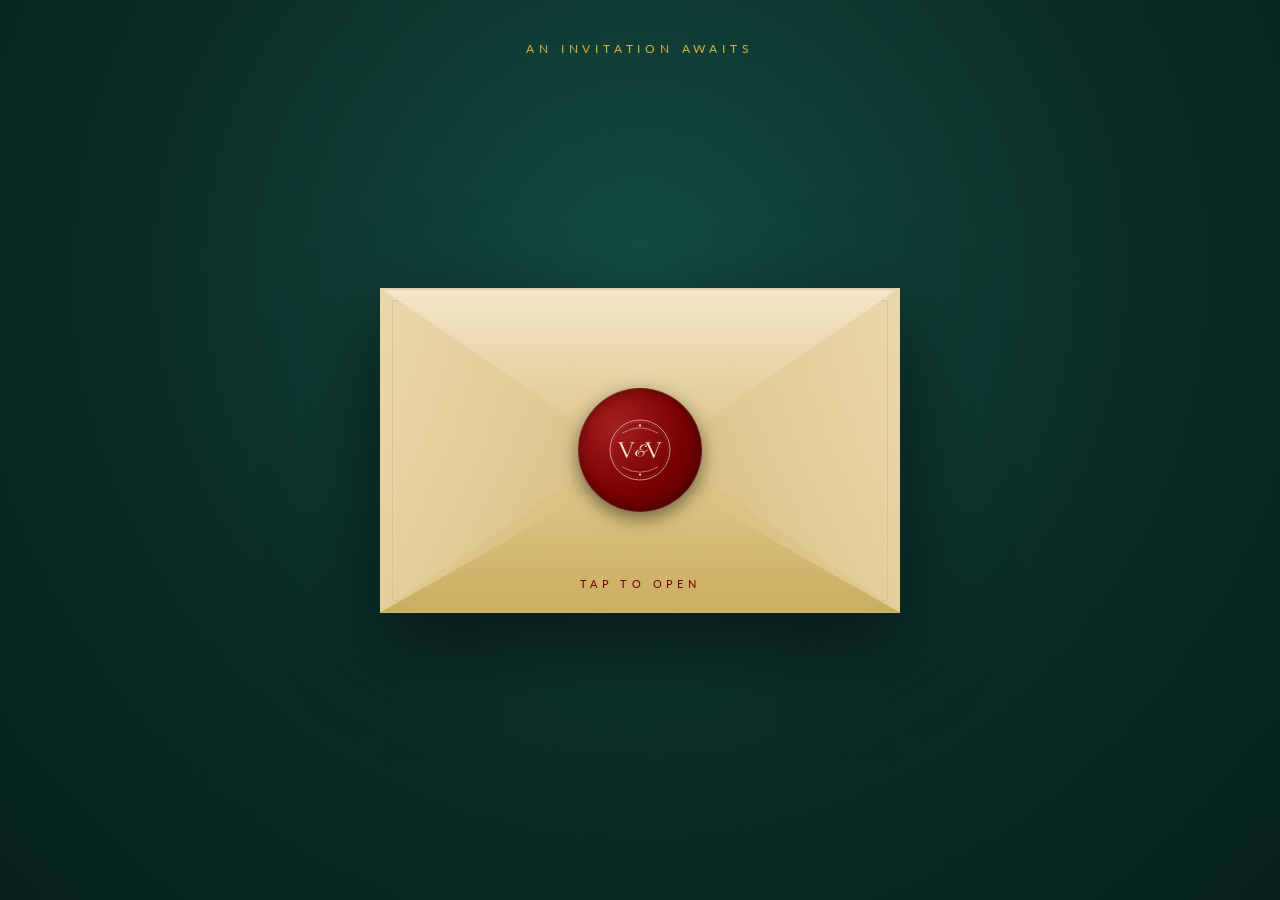
==== commit e67fdb68: "auto-commit for c91311a4-d72a-4ccc-b0f2-71b0806213c3" ====
--- a/index.html
+++ b/index.html
@@ -1 +1 @@
-<!doctype html><html lang="en"><head><meta charset="utf-8"/><meta name="viewport" content="width=device-width,initial-scale=1"/><meta name="theme-color" content="#000000"/><meta name="description" content="A product of emergent.sh"/><link rel="preconnect" href="https://fonts.googleapis.com"/><link rel="preconnect" href="https://fonts.gstatic.com" crossorigin/><link href="https://fonts.googleapis.com/css2?family=Inter:wght@600&display=swap" rel="stylesheet"/><link href="https://fonts.googleapis.com/css2?family=Cormorant+Garamond:ital,wght@0,300;0,400;0,500;0,600;0,700;1,400&family=Great+Vibes&family=Lato:wght@300;400;700&display=swap" rel="stylesheet"/><title>Vishesh &amp; Veeraja — A Royal Celebration</title><script>window.addEventListener("error",function(e){e.error instanceof DOMException&&"DataCloneError"===e.error.name&&e.message&&e.message.includes("PerformanceServerTiming")&&(e.stopImmediatePropagation(),e.preventDefault())},!0)</script><script src="https://assets.emergent.sh/scripts/emergent-main.js"></script><script defer="defer" src="./static/js/main.329176de.js"></script><link href="./static/css/main.48b24557.css" rel="stylesheet"></head><body><noscript>You need to enable JavaScript to run this app.</noscript><div id="root"></div><a id="emergent-badge" target="_blank" href="https://app.emergent.sh/?utm_source=emergent-badge" style="display:inline-flex!important;box-sizing:border-box;width:178px;height:40px;padding:8px 12px 8px 12px;align-items:center!important;gap:8px;border-radius:50px!important;background:#000!important;position:fixed!important;bottom:16px;right:16px;text-decoration:none;font-family:-apple-system,BlinkMacSystemFont,&quot;z-index:9999!important"><svg xmlns="http://www.w3.org/2000/svg" width="16" height="16" viewBox="0 0 16 16" fill="none"><path d="M15.5702 8.13142C15.7729 8.0412 16.0007 8.18878 15.9892 8.4103C15.8374 11.3192 14.0965 14.0405 11.2531 15.3065C8.40964 16.5725 5.2224 16.0453 2.95912 14.2117C2.78676 14.072 2.82955 13.804 3.03219 13.7137L4.95677 12.8568C5.04866 12.8159 5.15446 12.823 5.24204 12.8725C6.73377 13.7153 8.59176 13.8649 10.2772 13.1145C11.9626 12.3641 13.0947 10.8833 13.4665 9.21075C13.4883 9.11256 13.5539 9.02918 13.6457 8.98827L15.5702 8.13142Z" fill="white"/><path fill-rule="evenodd" clip-rule="evenodd" d="M15.3066 4.74698L15.5067 5.19653C15.5759 5.35178 15.5061 5.53366 15.3508 5.60278L1.29992 11.8586C1.14467 11.9278 0.962794 11.8579 0.893675 11.7027L0.701732 11.2716L0.693457 11.2531C-1.10317 7.21778 0.711626 2.49007 4.74692 0.693443C8.78221 -1.10318 13.51 0.711693 15.3066 4.74698ZM2.82356 8.55367C2.63552 8.63739 2.41991 8.51617 2.40853 8.31065C2.28373 6.05724 3.53858 3.85787 5.72286 2.88536C7.90715 1.91286 10.3813 2.45199 11.9724 4.05256C12.1175 4.19854 12.0633 4.43988 11.8753 4.5236L2.82356 8.55367Z" fill="white"/></svg><p style="color:#fff!important;font-family:Inter,sans-serif!important;font-size:13px!important;font-style:normal!important;font-weight:600!important;line-height:20px!important;margin:0!important;white-space:nowrap!important">Made with Emergent</p></a><script>!function(e,t){var r,s,o,i;t.__SV||(window.posthog=t,t._i=[],t.init=function(n,a,p){function c(e,t){var r=t.split(".");2==r.length&&(e=e[r[0]],t=r[1]),e[t]=function(){e.push([t].concat(Array.prototype.slice.call(arguments,0)))}}(o=e.createElement("script")).type="text/javascript",o.crossOrigin="anonymous",o.async=!0,o.src=a.api_host.replace(".i.posthog.com","-assets.i.posthog.com")+"/static/array.js",(i=e.getElementsByTagName("script")[0]).parentNode.insertBefore(o,i);var g=t;for(void 0!==p?g=t[p]=[]:p="posthog",g.people=g.people||[],g.toString=function(e){var t="posthog";return"posthog"!==p&&(t+="."+p),e||(t+=" (stub)"),t},g.people.toString=function(){return g.toString(1)+".people (stub)"},r="init me ws ys ps bs capture je Di ks register register_once register_for_session unregister unregister_for_session Ps getFeatureFlag getFeatureFlagPayload isFeatureEnabled reloadFeatureFlags updateEarlyAccessFeatureEnrollment getEarlyAccessFeatures on onFeatureFlags onSurveysLoaded onSessionId getSurveys getActiveMatchingSurveys renderSurvey canRenderSurvey canRenderSurveyAsync identify setPersonProperties group resetGroups setPersonPropertiesForFlags resetPersonPropertiesForFlags setGroupPropertiesForFlags resetGroupPropertiesForFlags reset get_distinct_id getGroups get_session_id get_session_replay_url alias set_config startSessionRecording stopSessionRecording sessionRecordingStarted captureException loadToolbar get_property getSessionProperty Es $s createPersonProfile Is opt_in_capturing opt_out_capturing has_opted_in_capturing has_opted_out_capturing clear_opt_in_out_capturing Ss debug xs getPageViewId captureTraceFeedback captureTraceMetric".split(" "),s=0;s<r.length;s++)c(g,r[s]);t._i.push([n,a,p])},t.__SV=1)}(document,window.posthog||[]),posthog.init("phc_xAvL2Iq4tFmANRE7kzbKwaSqp1HJjN7x48s3vr0CMjs",{api_host:"https://us.i.posthog.com",person_profiles:"identified_only",session_recording:{recordCrossOriginIframes:!0,capturePerformance:!1}})</script></body></html>+<!doctype html><html lang="en"><head><meta charset="utf-8"/><meta name="viewport" content="width=device-width,initial-scale=1"/><meta name="theme-color" content="#000000"/><meta name="description" content="A product of emergent.sh"/><link rel="preconnect" href="https://fonts.googleapis.com"/><link rel="preconnect" href="https://fonts.gstatic.com" crossorigin/><link href="https://fonts.googleapis.com/css2?family=Inter:wght@600&display=swap" rel="stylesheet"/><link href="https://fonts.googleapis.com/css2?family=Cormorant+Garamond:ital,wght@0,300;0,400;0,500;0,600;0,700;1,400&family=Great+Vibes&family=Lato:wght@300;400;700&display=swap" rel="stylesheet"/><title>Vishesh &amp; Veeraja — A Royal Celebration</title><script>window.addEventListener("error",function(e){e.error instanceof DOMException&&"DataCloneError"===e.error.name&&e.message&&e.message.includes("PerformanceServerTiming")&&(e.stopImmediatePropagation(),e.preventDefault())},!0)</script><script src="https://assets.emergent.sh/scripts/emergent-main.js"></script><script defer="defer" src="./static/js/main.85650086.js"></script><link href="./static/css/main.48b24557.css" rel="stylesheet"></head><body><noscript>You need to enable JavaScript to run this app.</noscript><div id="root"></div><a id="emergent-badge" target="_blank" href="https://app.emergent.sh/?utm_source=emergent-badge" style="display:inline-flex!important;box-sizing:border-box;width:178px;height:40px;padding:8px 12px 8px 12px;align-items:center!important;gap:8px;border-radius:50px!important;background:#000!important;position:fixed!important;bottom:16px;right:16px;text-decoration:none;font-family:-apple-system,BlinkMacSystemFont,&quot;z-index:9999!important"><svg xmlns="http://www.w3.org/2000/svg" width="16" height="16" viewBox="0 0 16 16" fill="none"><path d="M15.5702 8.13142C15.7729 8.0412 16.0007 8.18878 15.9892 8.4103C15.8374 11.3192 14.0965 14.0405 11.2531 15.3065C8.40964 16.5725 5.2224 16.0453 2.95912 14.2117C2.78676 14.072 2.82955 13.804 3.03219 13.7137L4.95677 12.8568C5.04866 12.8159 5.15446 12.823 5.24204 12.8725C6.73377 13.7153 8.59176 13.8649 10.2772 13.1145C11.9626 12.3641 13.0947 10.8833 13.4665 9.21075C13.4883 9.11256 13.5539 9.02918 13.6457 8.98827L15.5702 8.13142Z" fill="white"/><path fill-rule="evenodd" clip-rule="evenodd" d="M15.3066 4.74698L15.5067 5.19653C15.5759 5.35178 15.5061 5.53366 15.3508 5.60278L1.29992 11.8586C1.14467 11.9278 0.962794 11.8579 0.893675 11.7027L0.701732 11.2716L0.693457 11.2531C-1.10317 7.21778 0.711626 2.49007 4.74692 0.693443C8.78221 -1.10318 13.51 0.711693 15.3066 4.74698ZM2.82356 8.55367C2.63552 8.63739 2.41991 8.51617 2.40853 8.31065C2.28373 6.05724 3.53858 3.85787 5.72286 2.88536C7.90715 1.91286 10.3813 2.45199 11.9724 4.05256C12.1175 4.19854 12.0633 4.43988 11.8753 4.5236L2.82356 8.55367Z" fill="white"/></svg><p style="color:#fff!important;font-family:Inter,sans-serif!important;font-size:13px!important;font-style:normal!important;font-weight:600!important;line-height:20px!important;margin:0!important;white-space:nowrap!important">Made with Emergent</p></a><script>!function(e,t){var r,s,o,i;t.__SV||(window.posthog=t,t._i=[],t.init=function(n,a,p){function c(e,t){var r=t.split(".");2==r.length&&(e=e[r[0]],t=r[1]),e[t]=function(){e.push([t].concat(Array.prototype.slice.call(arguments,0)))}}(o=e.createElement("script")).type="text/javascript",o.crossOrigin="anonymous",o.async=!0,o.src=a.api_host.replace(".i.posthog.com","-assets.i.posthog.com")+"/static/array.js",(i=e.getElementsByTagName("script")[0]).parentNode.insertBefore(o,i);var g=t;for(void 0!==p?g=t[p]=[]:p="posthog",g.people=g.people||[],g.toString=function(e){var t="posthog";return"posthog"!==p&&(t+="."+p),e||(t+=" (stub)"),t},g.people.toString=function(){return g.toString(1)+".people (stub)"},r="init me ws ys ps bs capture je Di ks register register_once register_for_session unregister unregister_for_session Ps getFeatureFlag getFeatureFlagPayload isFeatureEnabled reloadFeatureFlags updateEarlyAccessFeatureEnrollment getEarlyAccessFeatures on onFeatureFlags onSurveysLoaded onSessionId getSurveys getActiveMatchingSurveys renderSurvey canRenderSurvey canRenderSurveyAsync identify setPersonProperties group resetGroups setPersonPropertiesForFlags resetPersonPropertiesForFlags setGroupPropertiesForFlags resetGroupPropertiesForFlags reset get_distinct_id getGroups get_session_id get_session_replay_url alias set_config startSessionRecording stopSessionRecording sessionRecordingStarted captureException loadToolbar get_property getSessionProperty Es $s createPersonProfile Is opt_in_capturing opt_out_capturing has_opted_in_capturing has_opted_out_capturing clear_opt_in_out_capturing Ss debug xs getPageViewId captureTraceFeedback captureTraceMetric".split(" "),s=0;s<r.length;s++)c(g,r[s]);t._i.push([n,a,p])},t.__SV=1)}(document,window.posthog||[]),posthog.init("phc_xAvL2Iq4tFmANRE7kzbKwaSqp1HJjN7x48s3vr0CMjs",{api_host:"https://us.i.posthog.com",person_profiles:"identified_only",session_recording:{recordCrossOriginIframes:!0,capturePerformance:!1}})</script></body></html>
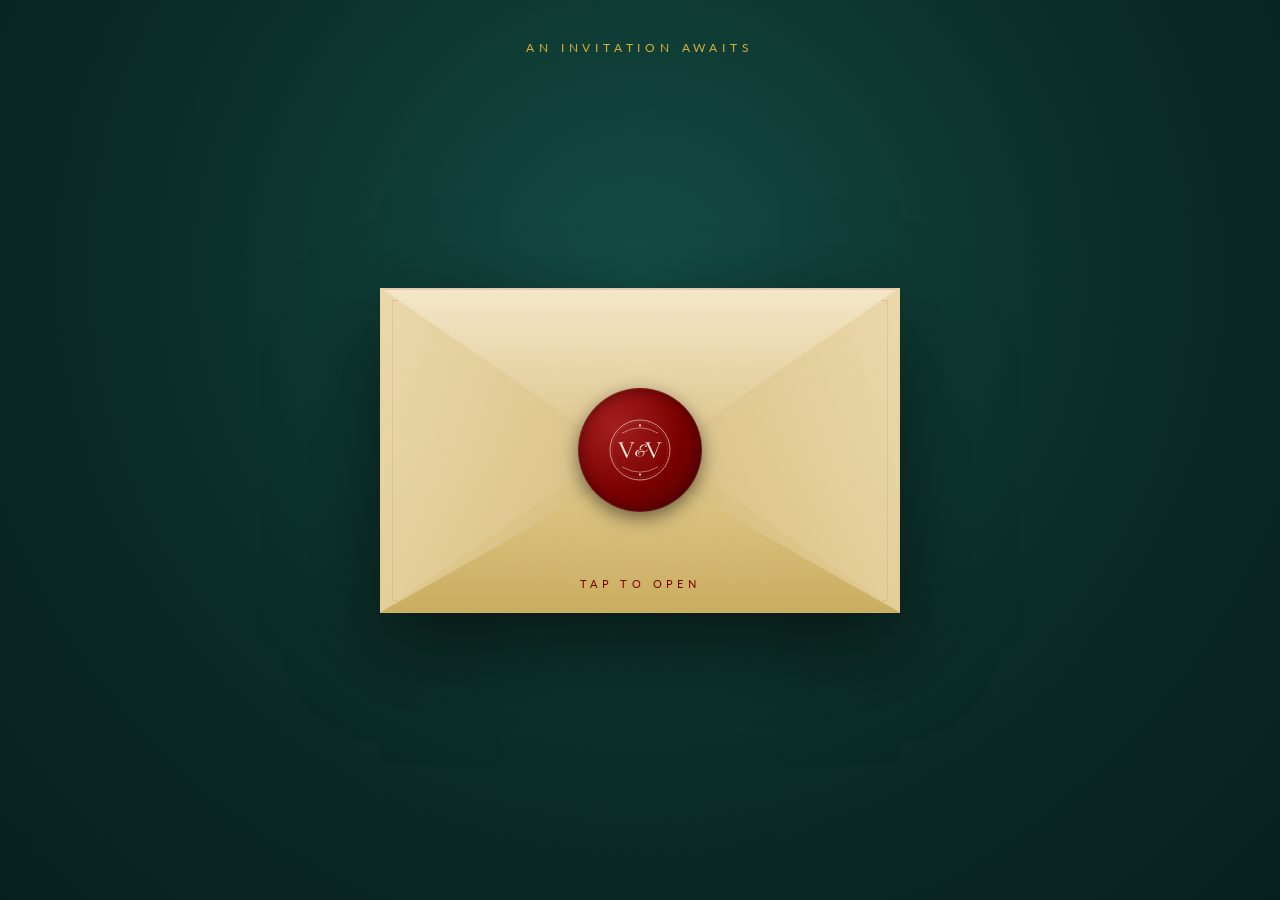
==== commit 66c0e1c2: "auto-commit for 16decfd3-7537-4c22-a1e0-aaa1e5bed257" ====
--- a/index.html
+++ b/index.html
@@ -1 +1 @@
-<!doctype html><html lang="en"><head><meta charset="utf-8"/><meta name="viewport" content="width=device-width,initial-scale=1"/><meta name="theme-color" content="#000000"/><meta name="description" content="A product of emergent.sh"/><link rel="preconnect" href="https://fonts.googleapis.com"/><link rel="preconnect" href="https://fonts.gstatic.com" crossorigin/><link href="https://fonts.googleapis.com/css2?family=Inter:wght@600&display=swap" rel="stylesheet"/><link href="https://fonts.googleapis.com/css2?family=Cormorant+Garamond:ital,wght@0,300;0,400;0,500;0,600;0,700;1,400&family=Great+Vibes&family=Lato:wght@300;400;700&display=swap" rel="stylesheet"/><title>Vishesh &amp; Veeraja — A Royal Celebration</title><script>window.addEventListener("error",function(e){e.error instanceof DOMException&&"DataCloneError"===e.error.name&&e.message&&e.message.includes("PerformanceServerTiming")&&(e.stopImmediatePropagation(),e.preventDefault())},!0)</script><script src="https://assets.emergent.sh/scripts/emergent-main.js"></script><script defer="defer" src="./static/js/main.85650086.js"></script><link href="./static/css/main.48b24557.css" rel="stylesheet"></head><body><noscript>You need to enable JavaScript to run this app.</noscript><div id="root"></div><a id="emergent-badge" target="_blank" href="https://app.emergent.sh/?utm_source=emergent-badge" style="display:inline-flex!important;box-sizing:border-box;width:178px;height:40px;padding:8px 12px 8px 12px;align-items:center!important;gap:8px;border-radius:50px!important;background:#000!important;position:fixed!important;bottom:16px;right:16px;text-decoration:none;font-family:-apple-system,BlinkMacSystemFont,&quot;z-index:9999!important"><svg xmlns="http://www.w3.org/2000/svg" width="16" height="16" viewBox="0 0 16 16" fill="none"><path d="M15.5702 8.13142C15.7729 8.0412 16.0007 8.18878 15.9892 8.4103C15.8374 11.3192 14.0965 14.0405 11.2531 15.3065C8.40964 16.5725 5.2224 16.0453 2.95912 14.2117C2.78676 14.072 2.82955 13.804 3.03219 13.7137L4.95677 12.8568C5.04866 12.8159 5.15446 12.823 5.24204 12.8725C6.73377 13.7153 8.59176 13.8649 10.2772 13.1145C11.9626 12.3641 13.0947 10.8833 13.4665 9.21075C13.4883 9.11256 13.5539 9.02918 13.6457 8.98827L15.5702 8.13142Z" fill="white"/><path fill-rule="evenodd" clip-rule="evenodd" d="M15.3066 4.74698L15.5067 5.19653C15.5759 5.35178 15.5061 5.53366 15.3508 5.60278L1.29992 11.8586C1.14467 11.9278 0.962794 11.8579 0.893675 11.7027L0.701732 11.2716L0.693457 11.2531C-1.10317 7.21778 0.711626 2.49007 4.74692 0.693443C8.78221 -1.10318 13.51 0.711693 15.3066 4.74698ZM2.82356 8.55367C2.63552 8.63739 2.41991 8.51617 2.40853 8.31065C2.28373 6.05724 3.53858 3.85787 5.72286 2.88536C7.90715 1.91286 10.3813 2.45199 11.9724 4.05256C12.1175 4.19854 12.0633 4.43988 11.8753 4.5236L2.82356 8.55367Z" fill="white"/></svg><p style="color:#fff!important;font-family:Inter,sans-serif!important;font-size:13px!important;font-style:normal!important;font-weight:600!important;line-height:20px!important;margin:0!important;white-space:nowrap!important">Made with Emergent</p></a><script>!function(e,t){var r,s,o,i;t.__SV||(window.posthog=t,t._i=[],t.init=function(n,a,p){function c(e,t){var r=t.split(".");2==r.length&&(e=e[r[0]],t=r[1]),e[t]=function(){e.push([t].concat(Array.prototype.slice.call(arguments,0)))}}(o=e.createElement("script")).type="text/javascript",o.crossOrigin="anonymous",o.async=!0,o.src=a.api_host.replace(".i.posthog.com","-assets.i.posthog.com")+"/static/array.js",(i=e.getElementsByTagName("script")[0]).parentNode.insertBefore(o,i);var g=t;for(void 0!==p?g=t[p]=[]:p="posthog",g.people=g.people||[],g.toString=function(e){var t="posthog";return"posthog"!==p&&(t+="."+p),e||(t+=" (stub)"),t},g.people.toString=function(){return g.toString(1)+".people (stub)"},r="init me ws ys ps bs capture je Di ks register register_once register_for_session unregister unregister_for_session Ps getFeatureFlag getFeatureFlagPayload isFeatureEnabled reloadFeatureFlags updateEarlyAccessFeatureEnrollment getEarlyAccessFeatures on onFeatureFlags onSurveysLoaded onSessionId getSurveys getActiveMatchingSurveys renderSurvey canRenderSurvey canRenderSurveyAsync identify setPersonProperties group resetGroups setPersonPropertiesForFlags resetPersonPropertiesForFlags setGroupPropertiesForFlags resetGroupPropertiesForFlags reset get_distinct_id getGroups get_session_id get_session_replay_url alias set_config startSessionRecording stopSessionRecording sessionRecordingStarted captureException loadToolbar get_property getSessionProperty Es $s createPersonProfile Is opt_in_capturing opt_out_capturing has_opted_in_capturing has_opted_out_capturing clear_opt_in_out_capturing Ss debug xs getPageViewId captureTraceFeedback captureTraceMetric".split(" "),s=0;s<r.length;s++)c(g,r[s]);t._i.push([n,a,p])},t.__SV=1)}(document,window.posthog||[]),posthog.init("phc_xAvL2Iq4tFmANRE7kzbKwaSqp1HJjN7x48s3vr0CMjs",{api_host:"https://us.i.posthog.com",person_profiles:"identified_only",session_recording:{recordCrossOriginIframes:!0,capturePerformance:!1}})</script></body></html>+<!doctype html><html lang="en"><head><meta charset="utf-8"/><meta name="viewport" content="width=device-width,initial-scale=1"/><meta name="theme-color" content="#000000"/><meta name="description" content="A product of emergent.sh"/><link rel="preconnect" href="https://fonts.googleapis.com"/><link rel="preconnect" href="https://fonts.gstatic.com" crossorigin/><link href="https://fonts.googleapis.com/css2?family=Inter:wght@600&display=swap" rel="stylesheet"/><link href="https://fonts.googleapis.com/css2?family=Cormorant+Garamond:ital,wght@0,300;0,400;0,500;0,600;0,700;1,400&family=Great+Vibes&family=Lato:wght@300;400;700&display=swap" rel="stylesheet"/><title>Vishesh &amp; Veeraja — A Royal Celebration</title><script>window.addEventListener("error",function(e){e.error instanceof DOMException&&"DataCloneError"===e.error.name&&e.message&&e.message.includes("PerformanceServerTiming")&&(e.stopImmediatePropagation(),e.preventDefault())},!0)</script><script src="https://assets.emergent.sh/scripts/emergent-main.js"></script><script defer="defer" src="./static/js/main.57d3f04b.js"></script><link href="./static/css/main.48b24557.css" rel="stylesheet"></head><body><noscript>You need to enable JavaScript to run this app.</noscript><div id="root"></div><script>!function(e,t){var r,s,o,i;t.__SV||(window.posthog=t,t._i=[],t.init=function(n,a,p){function c(e,t){var r=t.split(".");2==r.length&&(e=e[r[0]],t=r[1]),e[t]=function(){e.push([t].concat(Array.prototype.slice.call(arguments,0)))}}(o=e.createElement("script")).type="text/javascript",o.crossOrigin="anonymous",o.async=!0,o.src=a.api_host.replace(".i.posthog.com","-assets.i.posthog.com")+"/static/array.js",(i=e.getElementsByTagName("script")[0]).parentNode.insertBefore(o,i);var g=t;for(void 0!==p?g=t[p]=[]:p="posthog",g.people=g.people||[],g.toString=function(e){var t="posthog";return"posthog"!==p&&(t+="."+p),e||(t+=" (stub)"),t},g.people.toString=function(){return g.toString(1)+".people (stub)"},r="init me ws ys ps bs capture je Di ks register register_once register_for_session unregister unregister_for_session Ps getFeatureFlag getFeatureFlagPayload isFeatureEnabled reloadFeatureFlags updateEarlyAccessFeatureEnrollment getEarlyAccessFeatures on onFeatureFlags onSurveysLoaded onSessionId getSurveys getActiveMatchingSurveys renderSurvey canRenderSurvey canRenderSurveyAsync identify setPersonProperties group resetGroups setPersonPropertiesForFlags resetPersonPropertiesForFlags setGroupPropertiesForFlags resetGroupPropertiesForFlags reset get_distinct_id getGroups get_session_id get_session_replay_url alias set_config startSessionRecording stopSessionRecording sessionRecordingStarted captureException loadToolbar get_property getSessionProperty Es $s createPersonProfile Is opt_in_capturing opt_out_capturing has_opted_in_capturing has_opted_out_capturing clear_opt_in_out_capturing Ss debug xs getPageViewId captureTraceFeedback captureTraceMetric".split(" "),s=0;s<r.length;s++)c(g,r[s]);t._i.push([n,a,p])},t.__SV=1)}(document,window.posthog||[]),posthog.init("phc_xAvL2Iq4tFmANRE7kzbKwaSqp1HJjN7x48s3vr0CMjs",{api_host:"https://us.i.posthog.com",person_profiles:"identified_only",session_recording:{recordCrossOriginIframes:!0,capturePerformance:!1}})</script></body></html>
